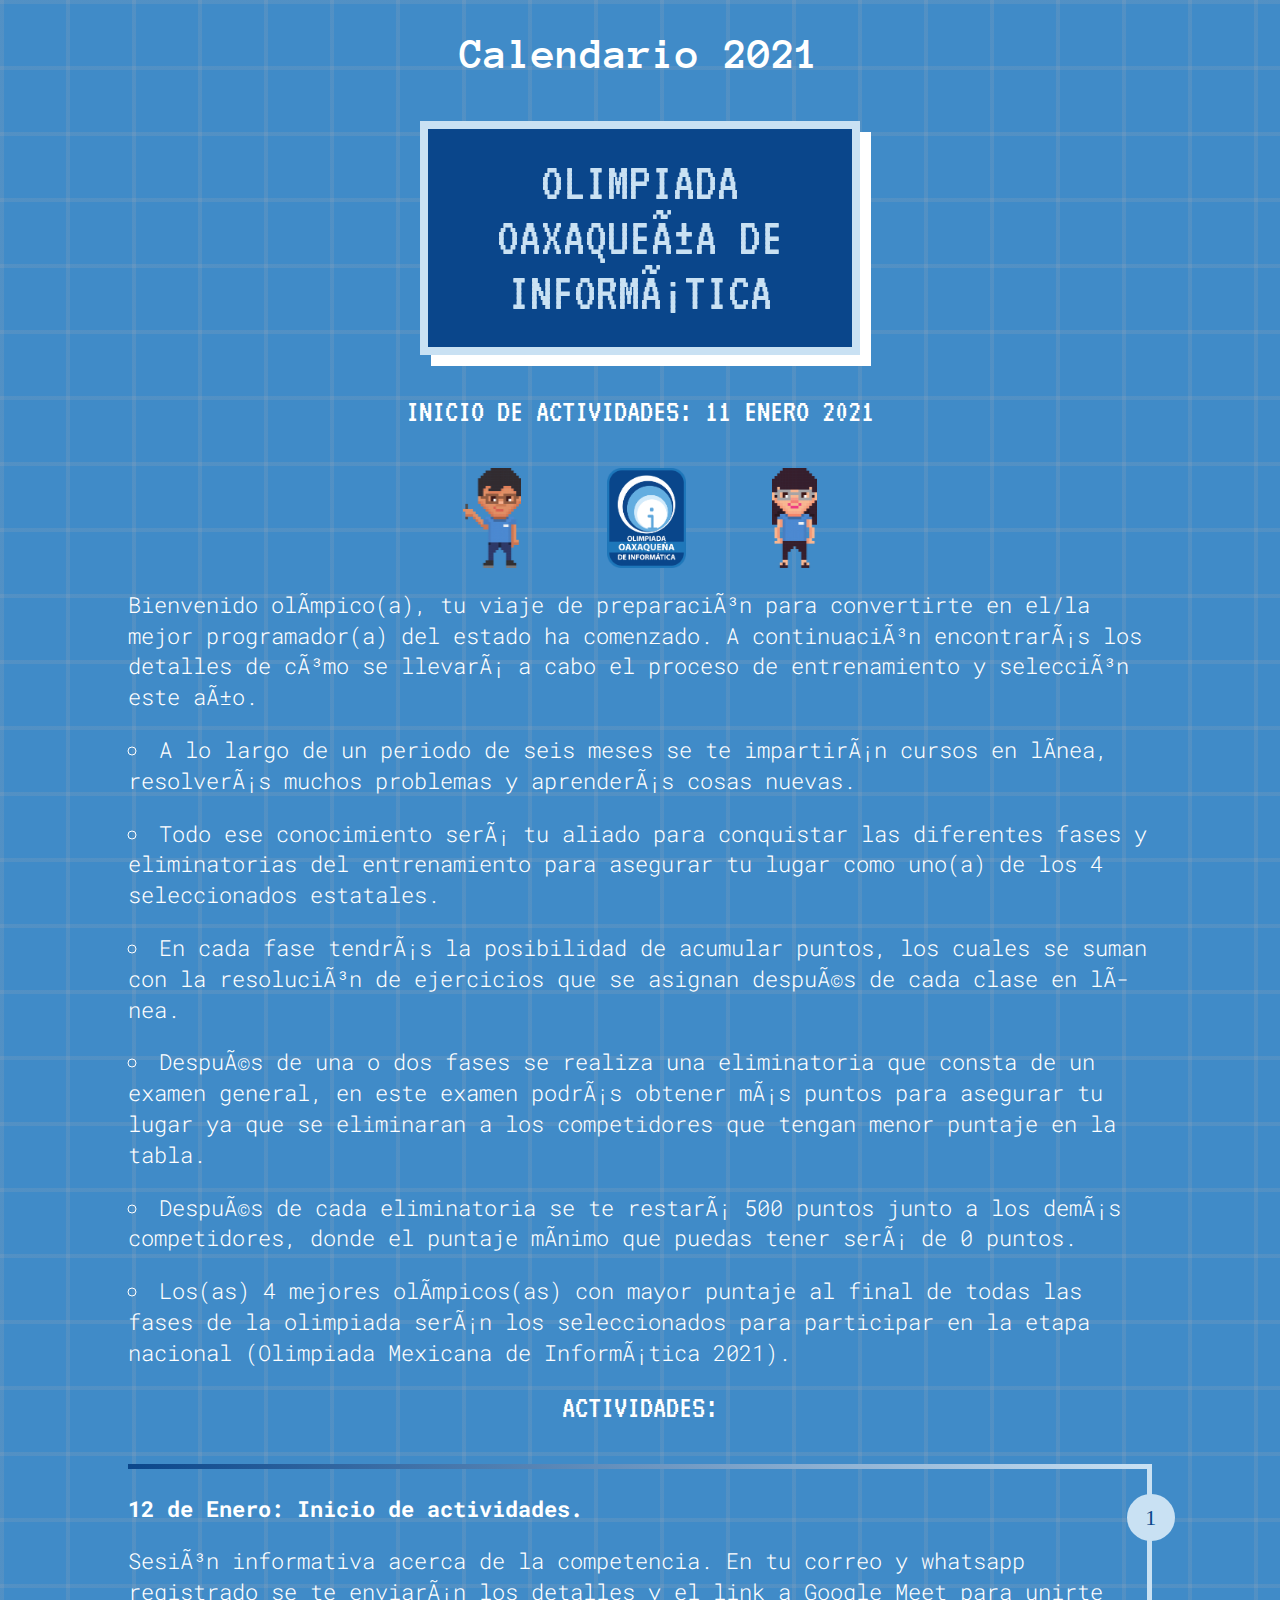
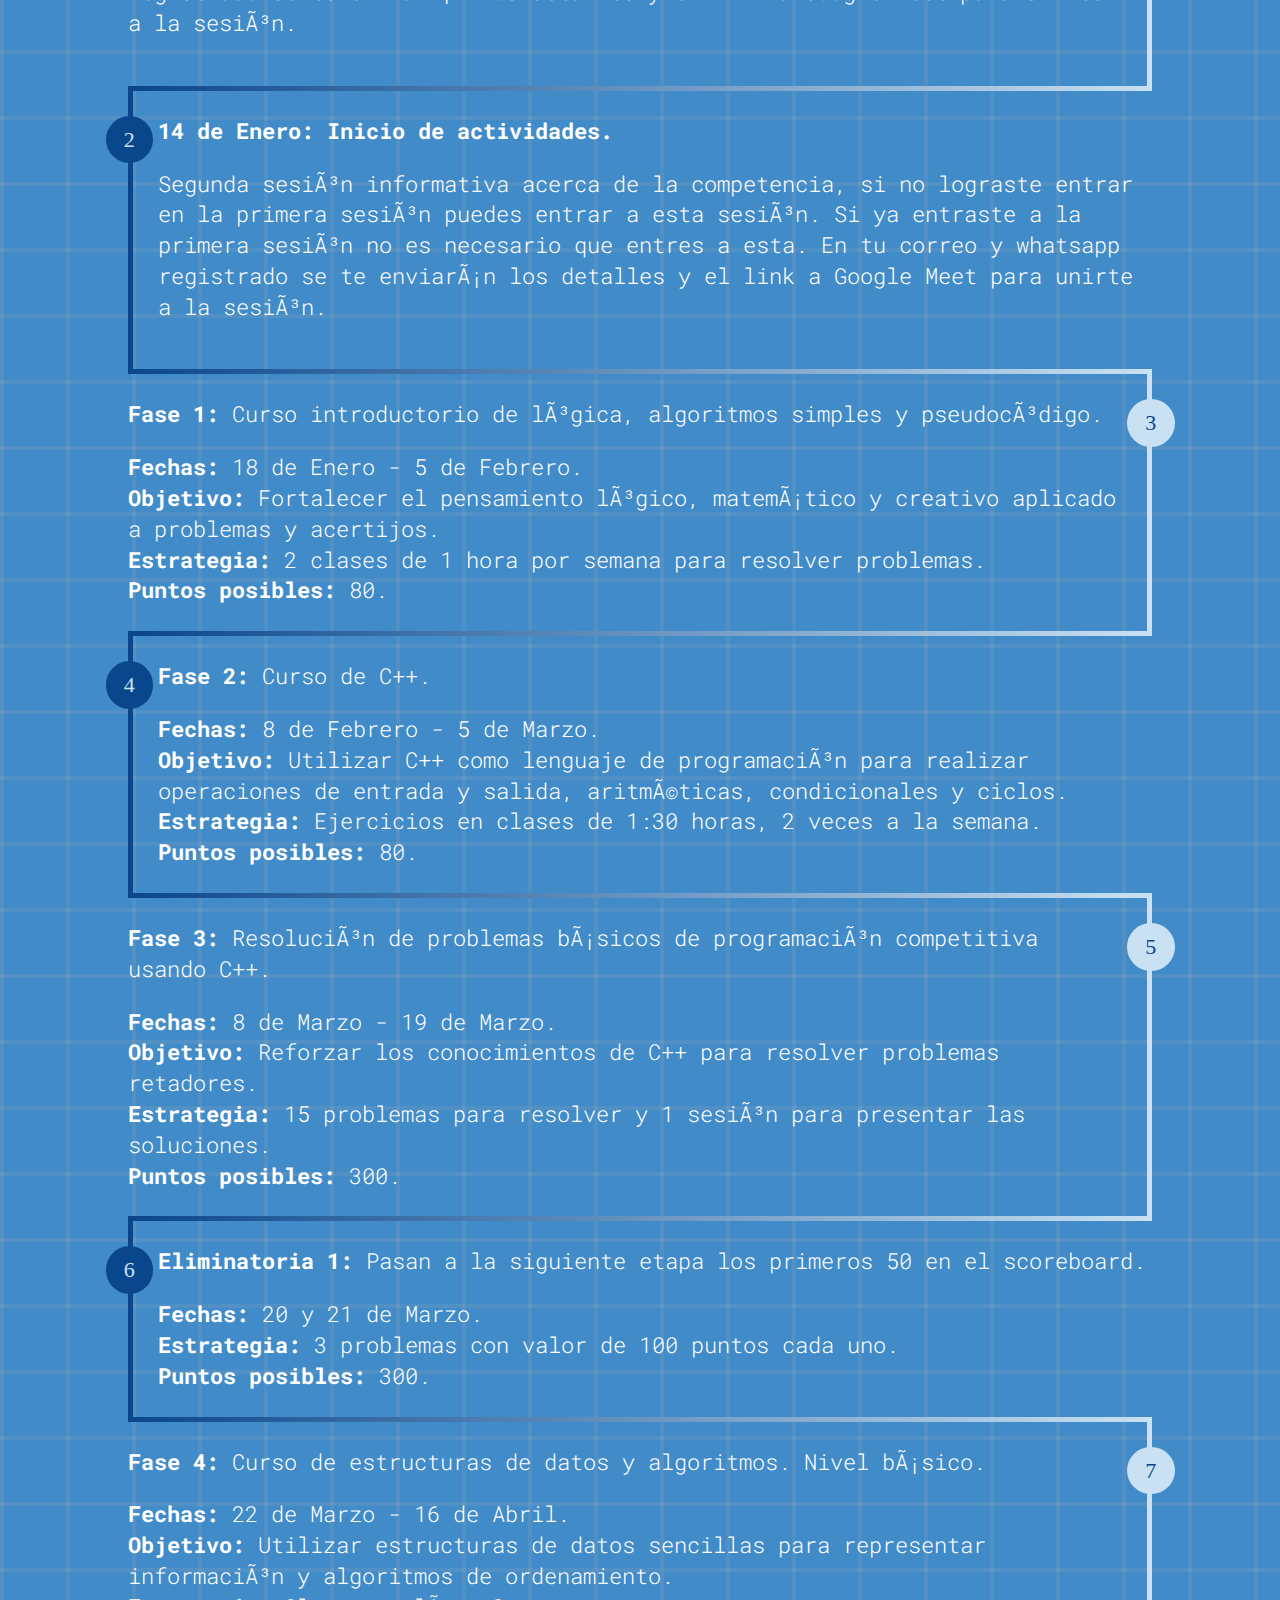
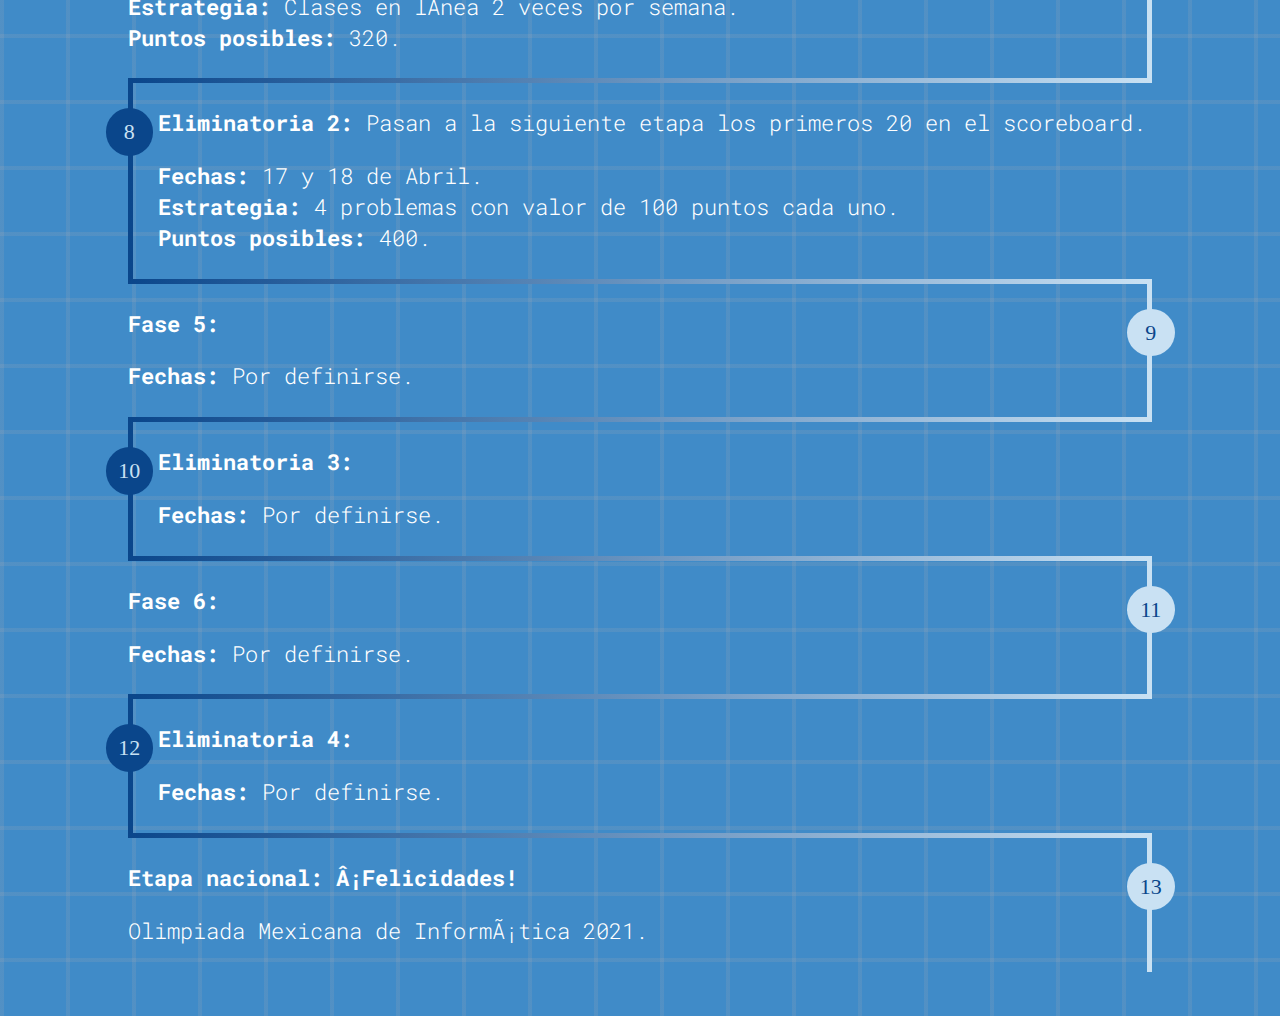
==== roadmap2021.html @ 05d04b96 "Add roadmap 2021 section" ====
<!DOCTYPE html>
<html lang="en">
<head>
  <!-- Global site tag (gtag.js) - Google Analytics -->
  <script async src="https://www.googletagmanager.com/gtag/js?id=G-XLP93QLXN9"></script>
  <script>
    window.dataLayer = window.dataLayer || [];
    function gtag(){dataLayer.push(arguments);}
    gtag('js', new Date());

    gtag('config', 'G-XLP93QLXN9');
  </script>
  <!-- Facebook Pixel Code -->
  <script>
    !function(f,b,e,v,n,t,s)
    {if(f.fbq)return;n=f.fbq=function(){n.callMethod?
    n.callMethod.apply(n,arguments):n.queue.push(arguments)};
    if(!f._fbq)f._fbq=n;n.push=n;n.loaded=!0;n.version='2.0';
    n.queue=[];t=b.createElement(e);t.async=!0;
    t.src=v;s=b.getElementsByTagName(e)[0];
    s.parentNode.insertBefore(t,s)}(window, document,'script',
    'https://connect.facebook.net/en_US/fbevents.js');
    fbq('init', '722846628193687');
    fbq('track', 'RoadMap2021');
    </script>
    <noscript><img height="1" width="1" style="display:none"
    src="https://www.facebook.com/tr?id=576159726461303&ev=PageView&noscript=1"
    /></noscript>
  <!-- End Facebook Pixel Code -->
  <!-- Google Tag Manager -->
  <script>(function(w,d,s,l,i){w[l]=w[l]||[];w[l].push({'gtm.start':
  new Date().getTime(),event:'gtm.js'});var f=d.getElementsByTagName(s)[0],
  j=d.createElement(s),dl=l!='dataLayer'?'&l='+l:'';j.async=true;j.src=
  'https://www.googletagmanager.com/gtm.js?id='+i+dl;f.parentNode.insertBefore(j,f);
  })(window,document,'script','dataLayer','GTM-T55QVLZ');</script>
  <!-- End Google Tag Manager -->
  <meta charset="UTF-8">
  <meta name="viewport" content="width=device-width, initial-scale=1.0">
  <meta name="robots" content="index, follow" />
  <meta name="keywords" content="olimpiada, oaxaqueña, informática, oaxaca, programador, programadora, código, programación, competencia, estatal, nacional, examen, cursos, aprender" />
  <meta name="author" content="Jose Garfias @garfiaslopez" />
  <meta name="copyright" content="Olimpiada Oaxaqueña de Informática" />
  <meta name="msapplication-TileColor" content="#408BC8">
  <meta name="msapplication-TileImage" content="./assets/images/icons/ms-icon-144x144.png">
  <meta name="theme-color" content="#0A468B">

  <meta property="og:title" content="Olimpiada Oaxaqueña de Informática" />
  <meta property="og:locale" content="es_ES" />
	<meta property="og:type" content="website" />
	<meta property="og:description" content="Calendario de actividades para el año 2021." />
	<meta property="og:url" content="https://www.omi-oaxaca.org" />
	<meta property="og:site_name" content="Olimpiada Oaxaqueña de Informática" />
	<meta property="og:image" content="https://www.omi-oaxaca.org/assets/images/logo-ooi-oaxaca.png" />
	<meta property="og:image:width" content="817" />
	<meta property="og:image:height" content="1025" />

  <meta name="twitter:card" content="summary_large_image">
  <meta name="twitter:site" content="https://www.omi-oaxaca.org">
  <meta name="twitter:creator" content="@ooioaxaca">
  <meta name="twitter:title" content="Olimpiada Oaxaqueña de Informática">
  <meta name="twitter:description" content="Calendario de actividades para el año 2021.">
  <meta name="twitter:image" content="https://www.omi-oaxaca.org/assets/images/logo-ooi-oaxaca.png">
  
  <title>Calendario 2021 | Olimpiada Oaxaqueña de informática</title>

  <link rel="stylesheet" href="https://fonts.googleapis.com/css2?family=Anonymous+Pro:wght@400;700&family=Roboto+Mono:wght@300;400;700&family=VT323&display=swap">
  <link rel="stylesheet" href="/assets/css/reset.css">
  <link rel="stylesheet" href="/assets/css/index.css">
  <link rel="stylesheet" href="/assets/css/roadmap.css">
  <link rel="apple-touch-icon" sizes="57x57" href="/assets/images/icons/apple-icon-57x57.png">
  <link rel="apple-touch-icon" sizes="60x60" href="/assets/images/icons/apple-icon-60x60.png">
  <link rel="apple-touch-icon" sizes="72x72" href="/assets/images/icons/apple-icon-72x72.png">
  <link rel="apple-touch-icon" sizes="76x76" href="/assets/images/icons/apple-icon-76x76.png">
  <link rel="apple-touch-icon" sizes="114x114" href="/assets/images/icons/apple-icon-114x114.png">
  <link rel="apple-touch-icon" sizes="120x120" href="/assets/images/icons/apple-icon-120x120.png">
  <link rel="apple-touch-icon" sizes="144x144" href="/assets/images/icons/apple-icon-144x144.png">
  <link rel="apple-touch-icon" sizes="152x152" href="/assets/images/icons/apple-icon-152x152.png">
  <link rel="apple-touch-icon" sizes="180x180" href="/assets/images/icons/apple-icon-180x180.png">
  <link rel="icon" type="image/png" sizes="192x192"  href="/assets/images/icons/android-icon-192x192.png">
  <link rel="icon" type="image/png" sizes="32x32" href="/assets/images/icons/favicon-32x32.png">
  <link rel="icon" type="image/png" sizes="96x96" href="/assets/images/icons/favicon-96x96.png">
  <link rel="icon" type="image/png" sizes="16x16" href="/assets/images/icons/favicon-16x16.png">
  <link rel="manifest" href="/assets/images/icons/manifest.json">

</head>
<body>
  <!-- Google Tag Manager (noscript) -->
  <noscript><iframe src="https://www.googletagmanager.com/ns.html?id=GTM-T55QVLZ"
  height="0" width="0" style="display:none;visibility:hidden"></iframe></noscript>
  <!-- End Google Tag Manager (noscript) -->
  <h2 class="header-label-section">Calendario 2021</h2>
  <div class="title-box">
    <h1 class="title-label">Olimpiada Oaxaqueña de Informática</h1>
  </div>
  <em class="sub-title-label">Inicio de actividades: 11 Enero 2021</em>
  <div class="images-container">
    <img class="programmer-image" src="/assets/images/programador-oaxaqueno.png" alt="Niño programador Oaxaqueño" >
    <img class="main-logo-image" src="/assets/images/logo-ooi-oaxaca.png" alt="Olimpiada Oaxaqueña de Informática Logo" >
    <img class="programmer-image" src="/assets/images/programadora-oaxaquena.png" alt="Niña programadora Oaxaqueña" >
  </div>
  <div class="roadmap-container">
    <br>
    <p>Bienvenido olímpico(a), tu viaje de preparación para convertirte en el/la mejor programador(a) del estado ha comenzado. A continuación encontrarás los detalles de cómo se llevará a cabo el proceso de entrenamiento y selección este año.</p>
    
    <ul>
      <li>A lo largo de un periodo de seis meses se te impartirán cursos en línea, resolverás muchos problemas y aprenderás cosas nuevas.</li>
      <li>Todo ese conocimiento será tu aliado para conquistar las diferentes fases y eliminatorias del entrenamiento para asegurar tu lugar como uno(a) de los 4 seleccionados estatales.</li>
      <li>En cada fase tendrás la posibilidad de acumular puntos, los cuales se suman con la resolución de ejercicios que se asignan después de cada clase en línea.</li>
      <li>Después de una o dos fases se realiza una eliminatoria que consta de un examen general, en este examen podrás obtener más puntos para asegurar tu lugar ya que se eliminaran a los competidores que tengan menor puntaje en la tabla.</li>
      <li>Después de cada eliminatoria se te restará 500 puntos junto a los demás competidores, donde el puntaje mínimo que puedas tener será de 0 puntos.</li>
      <li>Los(as) 4 mejores olímpicos(as) con mayor puntaje al final de todas las fases de la olimpiada serán los seleccionados para participar en la etapa nacional (Olimpiada Mexicana de Informática 2021).</li>
    </ul>

    <em class="sub-title-label">Actividades:</em>

    <div class="event"> 
      <p><b>12 de Enero: Inicio de actividades.</b></p>
      <p>Sesión informativa acerca de la competencia. En tu correo y whatsapp registrado se te enviarán los detalles y el link a Google Meet para unirte a la sesión.</p>
    </div>

    <div class="event"> 
      <p><b>14 de Enero: Inicio de actividades.</b></p>
      <p>Segunda sesión informativa acerca de la competencia, si no lograste entrar en la primera sesión puedes entrar a esta sesión. Si ya entraste a la primera sesión no es necesario que entres a esta. En tu correo y whatsapp registrado se te enviarán los detalles y el link a Google Meet para unirte a la sesión.</p>
    </div>

		<div class="event">
      <p> <b>Fase 1:</b> Curso introductorio de lógica, algoritmos simples y pseudocódigo.</p>
      <p class="event-text"> <b>Fechas:</b> 18 de Enero - 5 de Febrero.</p>
      <p class="event-text"> <b>Objetivo:</b> Fortalecer el pensamiento lógico, matemático y creativo aplicado a problemas y acertijos.</p>
      <p class="event-text"> <b>Estrategia:</b> 2 clases de 1 hora por semana para resolver problemas.</p>
      <p class="event-text"> <b>Puntos posibles:</b> 80.</p>
    </div>

    <div class="event">
      <p> <b>Fase 2:</b> Curso de C++.</p>
      <p class="event-text"> <b>Fechas:</b> 8 de Febrero - 5 de Marzo.</p>
      <p class="event-text"> <b>Objetivo:</b> Utilizar C++ como lenguaje de programación para realizar operaciones de entrada y salida, aritméticas, condicionales y ciclos.</p>
      <p class="event-text"> <b>Estrategia:</b> Ejercicios en clases de 1:30 horas, 2 veces a la semana.</p>
      <p class="event-text"> <b>Puntos posibles:</b> 80.</p>
    </div>

    <div class="event">
      <p> <b>Fase 3:</b> Resolución de problemas básicos de programación competitiva usando C++.</p>
      <p class="event-text"> <b>Fechas:</b> 8 de Marzo - 19 de Marzo.</p>
      <p class="event-text"> <b>Objetivo:</b> Reforzar los conocimientos de C++ para resolver problemas retadores.</p>
      <p class="event-text"> <b>Estrategia:</b> 15 problemas para resolver y 1 sesión para presentar las soluciones.</p>
      <p class="event-text"> <b>Puntos posibles:</b> 300.</p>
    </div>

    <div class="event">
      <p> <b>Eliminatoria 1:</b> Pasan a la siguiente etapa los primeros 50 en el scoreboard.</p>
      <p class="event-text"> <b>Fechas:</b> 20 y 21 de Marzo.</p>
      <p class="event-text"> <b>Estrategia:</b> 3 problemas con valor de 100 puntos cada uno.</p>
      <p class="event-text"> <b>Puntos posibles:</b> 300.</p>
    </div>

    <div class="event">
      <p> <b>Fase 4:</b> Curso de estructuras de datos y algoritmos. Nivel básico.</p>
      <p class="event-text"> <b>Fechas:</b> 22 de Marzo - 16 de Abril.</p>
      <p class="event-text"> <b>Objetivo:</b> Utilizar estructuras de datos sencillas para representar información y algoritmos de ordenamiento.</p>
      <p class="event-text"> <b>Estrategia:</b> Clases en línea 2 veces por semana.</p>
      <p class="event-text"> <b>Puntos posibles:</b> 320.</p>
    </div>

    <div class="event">
      <p> <b>Eliminatoria 2:</b> Pasan a la siguiente etapa los primeros 20 en el scoreboard.</p>
      <p class="event-text"> <b>Fechas:</b> 17 y 18 de Abril.</p>
      <p class="event-text"> <b>Estrategia:</b> 4 problemas con valor de 100 puntos cada uno.</p>
      <p class="event-text"> <b>Puntos posibles:</b> 400.</p>
    </div>

    <div class="event">
      <p> <b>Fase 5:</b></p>
      <p class="event-text"> <b>Fechas:</b> Por definirse.</p>
    </div>

    <div class="event">
      <p> <b>Eliminatoria 3:</b></p>
      <p class="event-text"> <b>Fechas:</b> Por definirse.</p>
    </div>

    <div class="event">
      <p> <b>Fase 6:</b></p>
      <p class="event-text"> <b>Fechas:</b> Por definirse.</p>
    </div>

    <div class="event">
      <p> <b>Eliminatoria 4:</b></p>
      <p class="event-text"> <b>Fechas:</b> Por definirse.</p>
    </div>

    <div class="event">
      <p> <b>Etapa nacional: ¡Felicidades!</b></p>
      <p class="event-text"> Olimpiada Mexicana de Informática 2021.</p>
    </div>

  </div>
</body>
</html>
---- assets/css/index.css ----
:root {
  --primary-color: #408BC8;
  --dark-color: #0A468B;
  --light-color: #C9E1F3;
  --grid-line-color: rgb(187, 178, 178, 0.15);
}

body {
  display: flex;
  flex-direction: column;
  align-items: center;
  background: var(--primary-color);
  background-image: 
    linear-gradient(var(--grid-line-color) 0.20rem, transparent 0),
    linear-gradient(90deg, var(--grid-line-color) 0.20rem, transparent 0);
  background-size: 3rem 3rem;
  padding: 1.5rem 1.5rem 2rem 1.5rem;
}

@media screen and (min-width:768px) {
  html {
    font-size: 18px;
  }
}

@media screen and (min-width:1024px) {
  html {
    font-size: 22px;
  }
  .text-column {
    width: 45%;
    padding-left: 1rem;
    padding-right: 1rem;
  }
}

p, li {
  color: white;
  font-family: Roboto Mono;
  font-weight: 300;
  font-size: 1rem;
  line-height: 1.4;
  margin: 0 auto 1rem;
}

ul {
  font-family: Roboto Mono;
  list-style-type: circle;
  list-style-position: inside;
  font-weight: 700;
}

ol {
  font-family: Roboto Mono;
  list-style-type: decimal;
  list-style-position: inside;
  font-weight: 700;
}

b {
  font-weight: 700;
}

.header-label {
  font-family: 'Anonymous Pro';
  font-weight: 700;
  margin-bottom: 2rem;
  text-align: center;
  color: white;
  font-size: 1.2rem;
  max-width: 20rem;
}

.header-label-section {
  font-family: 'Anonymous Pro';
  font-weight: 700;
  margin-bottom: 2rem;
  text-align: center;
  color: white;
  font-size: 2rem;
  max-width: 20rem;
}

.title-box {
  width: 100%;
  margin: 0 auto 40px auto;
  border: 0.40rem solid var(--light-color);
  max-width: 20rem;
  background-color: var(--dark-color);
  box-shadow: 0.5rem 0.5rem 0 white;
  padding: 1.2rem 0.5rem;
  box-sizing: border-box;
}

.title-label {
  font-family: 'VT323';
  text-align: center;
  text-transform: uppercase;
  color: var(--light-color);
  font-size: 2.5rem;
}

.sub-title-label {
  display: block;
  max-width: 25rem;
  font-size: 1.5rem;
  font-family: 'VT323';
  text-align: center;
  text-transform: uppercase;
  color: white;
  margin-bottom: 40px;
}

.register-button {
  text-align: center;
  border: 0.40rem solid var(--dark-color);
  color: var(--dark-color);
  background-color: white;
  padding: 1rem 1.5rem;
  font-family: 'VT323';
  font-size: 1.5rem;
  box-sizing: border-box;

  width: 100%;
  position: sticky;
  top: 90vh;
  bottom: 2rem;
  right: 0;
  left: 0;
}

.register-teacher-button {
  text-align: center;
  display: block;
  margin: 20px auto 10rem auto;
  border: 0.40rem solid white;
  color: var(--light-color);
  background-color: var(--dark-color);
  padding: 1rem 1rem;
  font-family: 'VT323';
  width: 100%;
  box-sizing: border-box;
  font-size: 1.2rem;
}

.sub-header-label {
  font-family: 'Anonymous Pro';
  font-weight: 700;
  margin-top: 2rem;
  margin-bottom: 1.5rem;
  text-align: left;
  color: white;
  font-size: 1.2rem;
}

.images-container {
  width: 100%;
  max-width: 20rem;
  display: flex;
  justify-content: space-around;
  align-items: center;
}

.programmer-image {
  height: 100px;
}

.main-logo-image {
  height: 100px;
}

.text-container {
  display: flex;
  justify-content: center;
  flex-wrap: wrap;
  width: 100%;
}

.text-column {
  min-width: 18rem;
}

.courses {
  text-align: center;
  margin: 20px auto 20px auto;
  border: 0.40rem solid var(--dark-color);
  color: var(--dark-color);
  background-color: white;
  padding: 1rem 1.5rem;
  font-family: 'Anonymous Pro';
  width: 100%;
  box-sizing: border-box;
  max-width: 20rem;
}
---- assets/css/roadmap.css ----
.roadmap-container {
  max-width: 1024px;
  display: flex;
  justify-content: center;
  flex-wrap: wrap;
  width: 100%;
}

.event-text {
  margin-bottom: 0px;
}

.event {
  font-size: 1em;
  line-height: 1.75em;
  border-top: 5px solid;
  border-image: linear-gradient(to right, #0A468B 0%, #C9E1F3 100%);
  border-image-slice: 1;
  margin: 0;
  padding: 25px;
  counter-increment: section;
  position: relative;
  width: 100%;
}
.event:before {
    content: counter(section);
    position: absolute;
    border-radius: 50%;
    padding: 10px;
    height: 1.25em;
    width: 1.25em;
    text-align: center;
    line-height: 1.25em;
    font-size: 1em;
}

.event:nth-child(odd) {
  border-right: 5px solid;
  border-left: 0;
  padding-left: 0;
}
.event:nth-child(odd):before {
    left: 100%; 
    margin-left: -20px;
    background-color: var(--light-color);
    color: var(--dark-color);
}

.event:nth-child(even) {
  border-left: 5px solid;
  border-right: 0;
  padding-right: 0;
}
.event:nth-child(even):before {
    right: 100%; 
    margin-right: -20px;
    background-color: var(--dark-color);
    color: var(--light-color);
}

.event:first-child {
  border-top: 0;
  border-top-right-radius:0;
  border-top-left-radius:0;
}
.event:last-child {
  border-bottom-right-radius:0;
  border-bottom-left-radius:0;
}
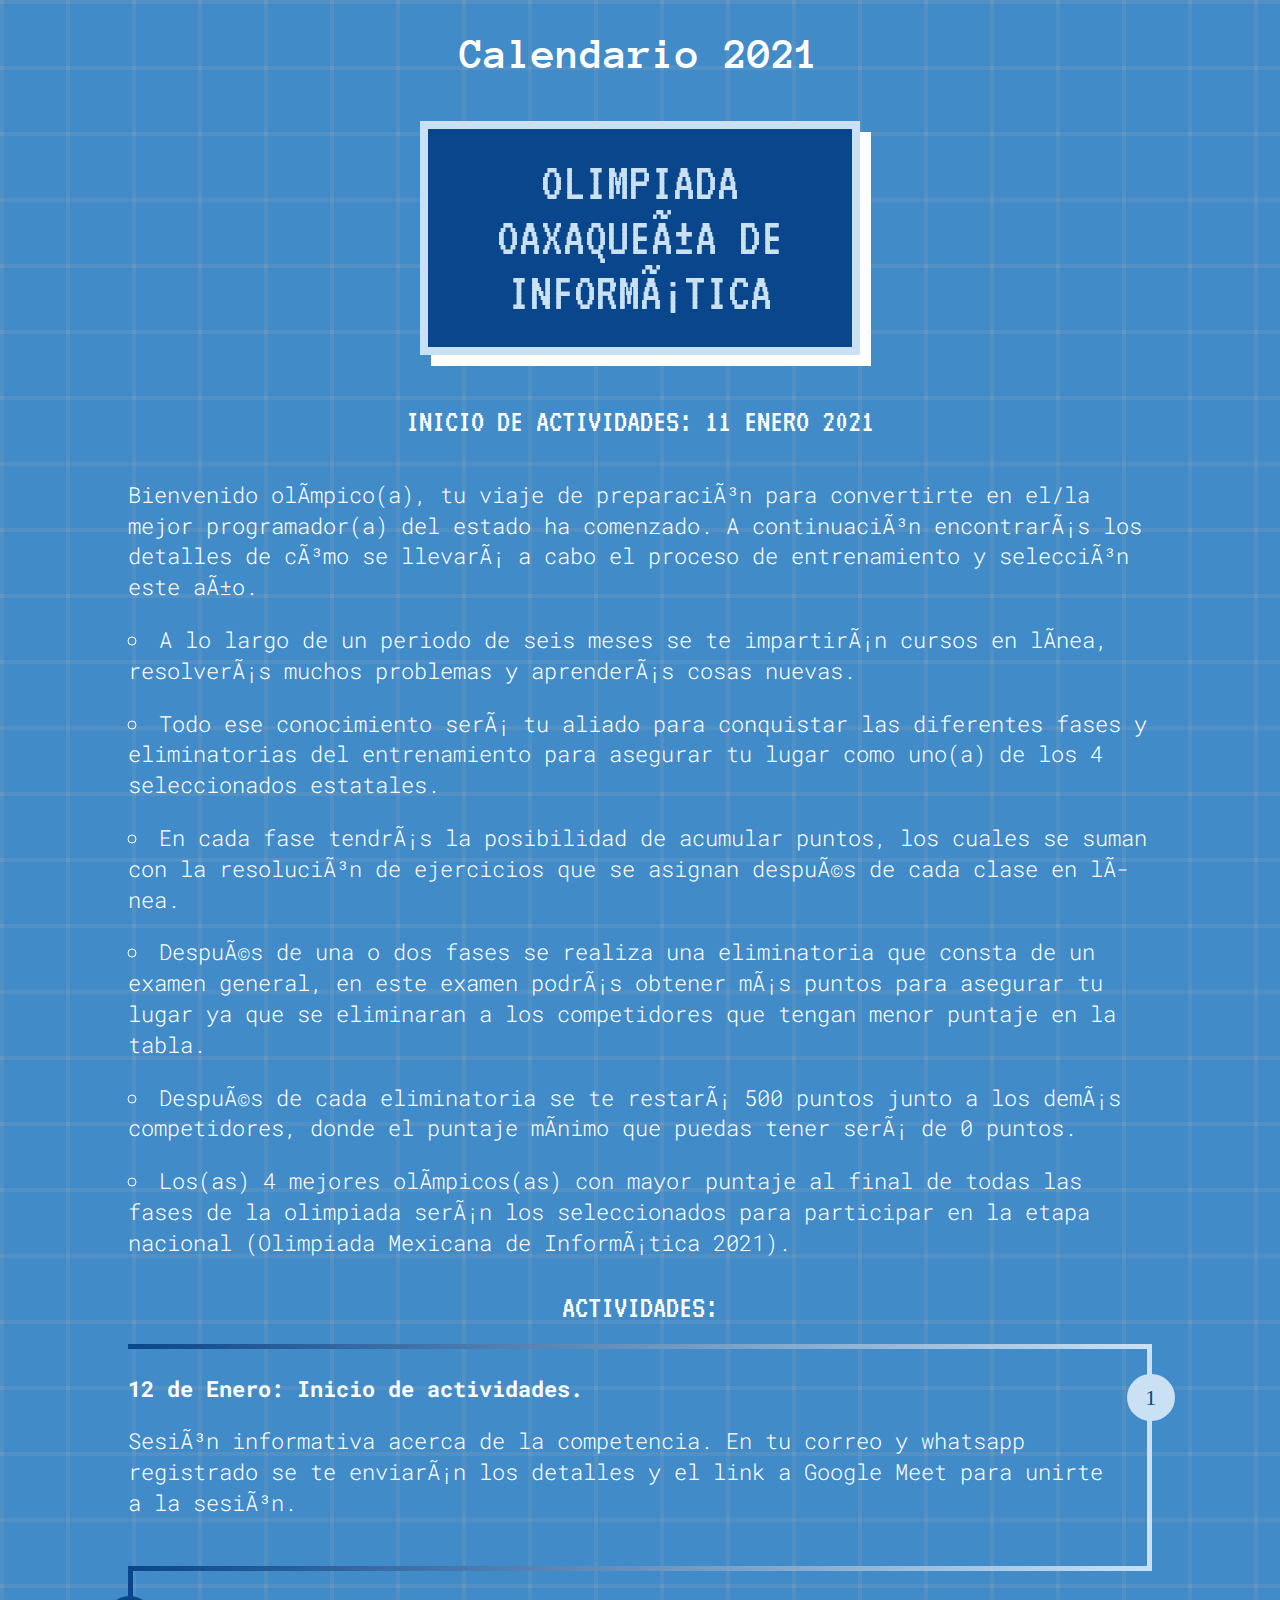
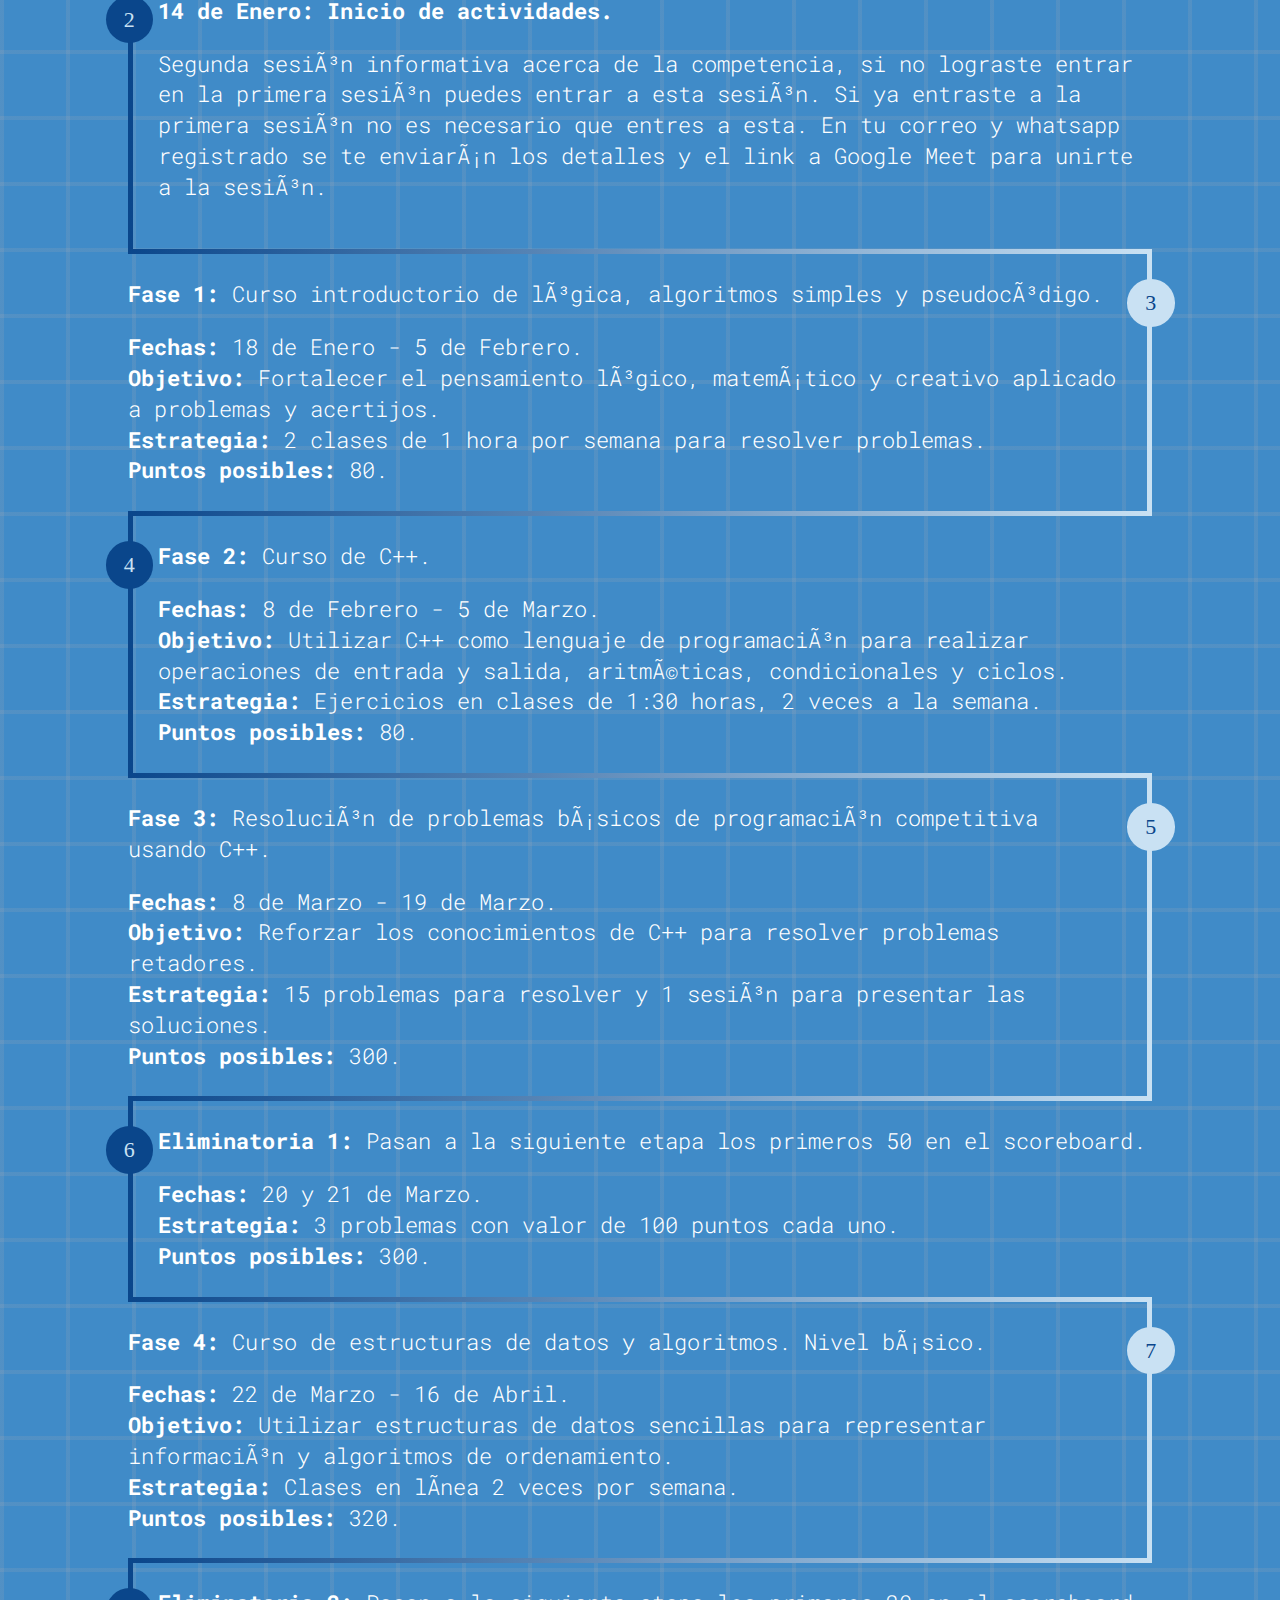
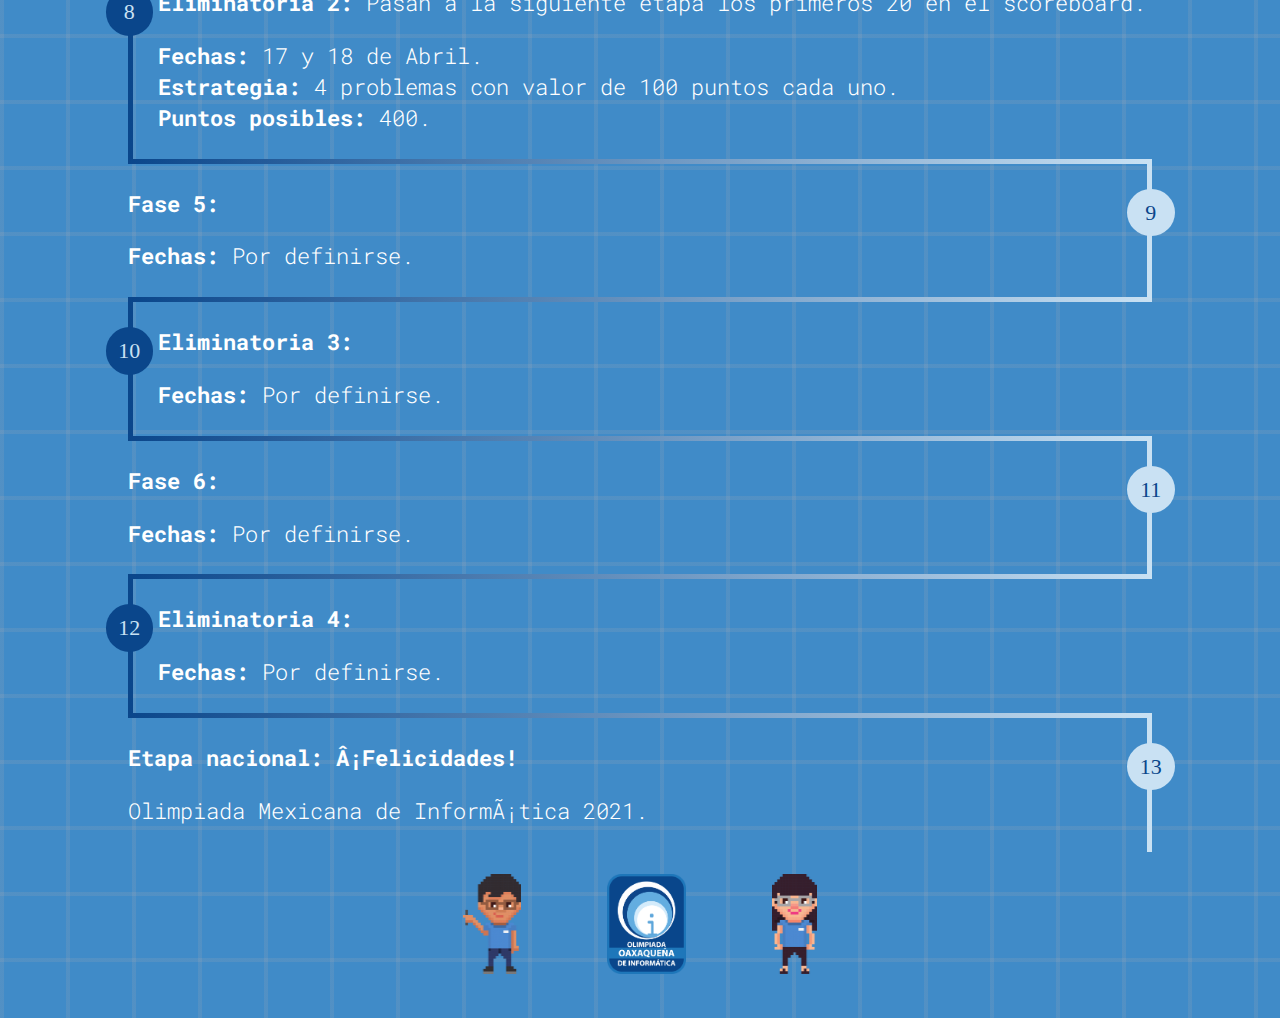
==== commit c0fce2d9: "change images position" ====
--- a/roadmap2021.html
+++ b/roadmap2021.html
@@ -93,11 +93,6 @@
     <h1 class="title-label">Olimpiada Oaxaqueña de Informática</h1>
   </div>
   <em class="sub-title-label">Inicio de actividades: 11 Enero 2021</em>
-  <div class="images-container">
-    <img class="programmer-image" src="/assets/images/programador-oaxaqueno.png" alt="Niño programador Oaxaqueño" >
-    <img class="main-logo-image" src="/assets/images/logo-ooi-oaxaca.png" alt="Olimpiada Oaxaqueña de Informática Logo" >
-    <img class="programmer-image" src="/assets/images/programadora-oaxaquena.png" alt="Niña programadora Oaxaqueña" >
-  </div>
   <div class="roadmap-container">
     <br>
     <p>Bienvenido olímpico(a), tu viaje de preparación para convertirte en el/la mejor programador(a) del estado ha comenzado. A continuación encontrarás los detalles de cómo se llevará a cabo el proceso de entrenamiento y selección este año.</p>
@@ -193,7 +188,12 @@
       <p> <b>Etapa nacional: ¡Felicidades!</b></p>
       <p class="event-text"> Olimpiada Mexicana de Informática 2021.</p>
     </div>
-
+  </div>
+  <br>
+  <div class="images-container">
+    <img class="programmer-image" src="/assets/images/programador-oaxaqueno.png" alt="Niño programador Oaxaqueño" >
+    <img class="main-logo-image" src="/assets/images/logo-ooi-oaxaca.png" alt="Olimpiada Oaxaqueña de Informática Logo" >
+    <img class="programmer-image" src="/assets/images/programadora-oaxaquena.png" alt="Niña programadora Oaxaqueña" >
   </div>
 </body>
 </html>--- a/assets/css/roadmap.css
+++ b/assets/css/roadmap.css
@@ -22,6 +22,11 @@
   position: relative;
   width: 100%;
 }
+
+.sub-title-label {
+  margin: 10px auto 20px auto;
+}
+
 .event:before {
     content: counter(section);
     position: absolute;
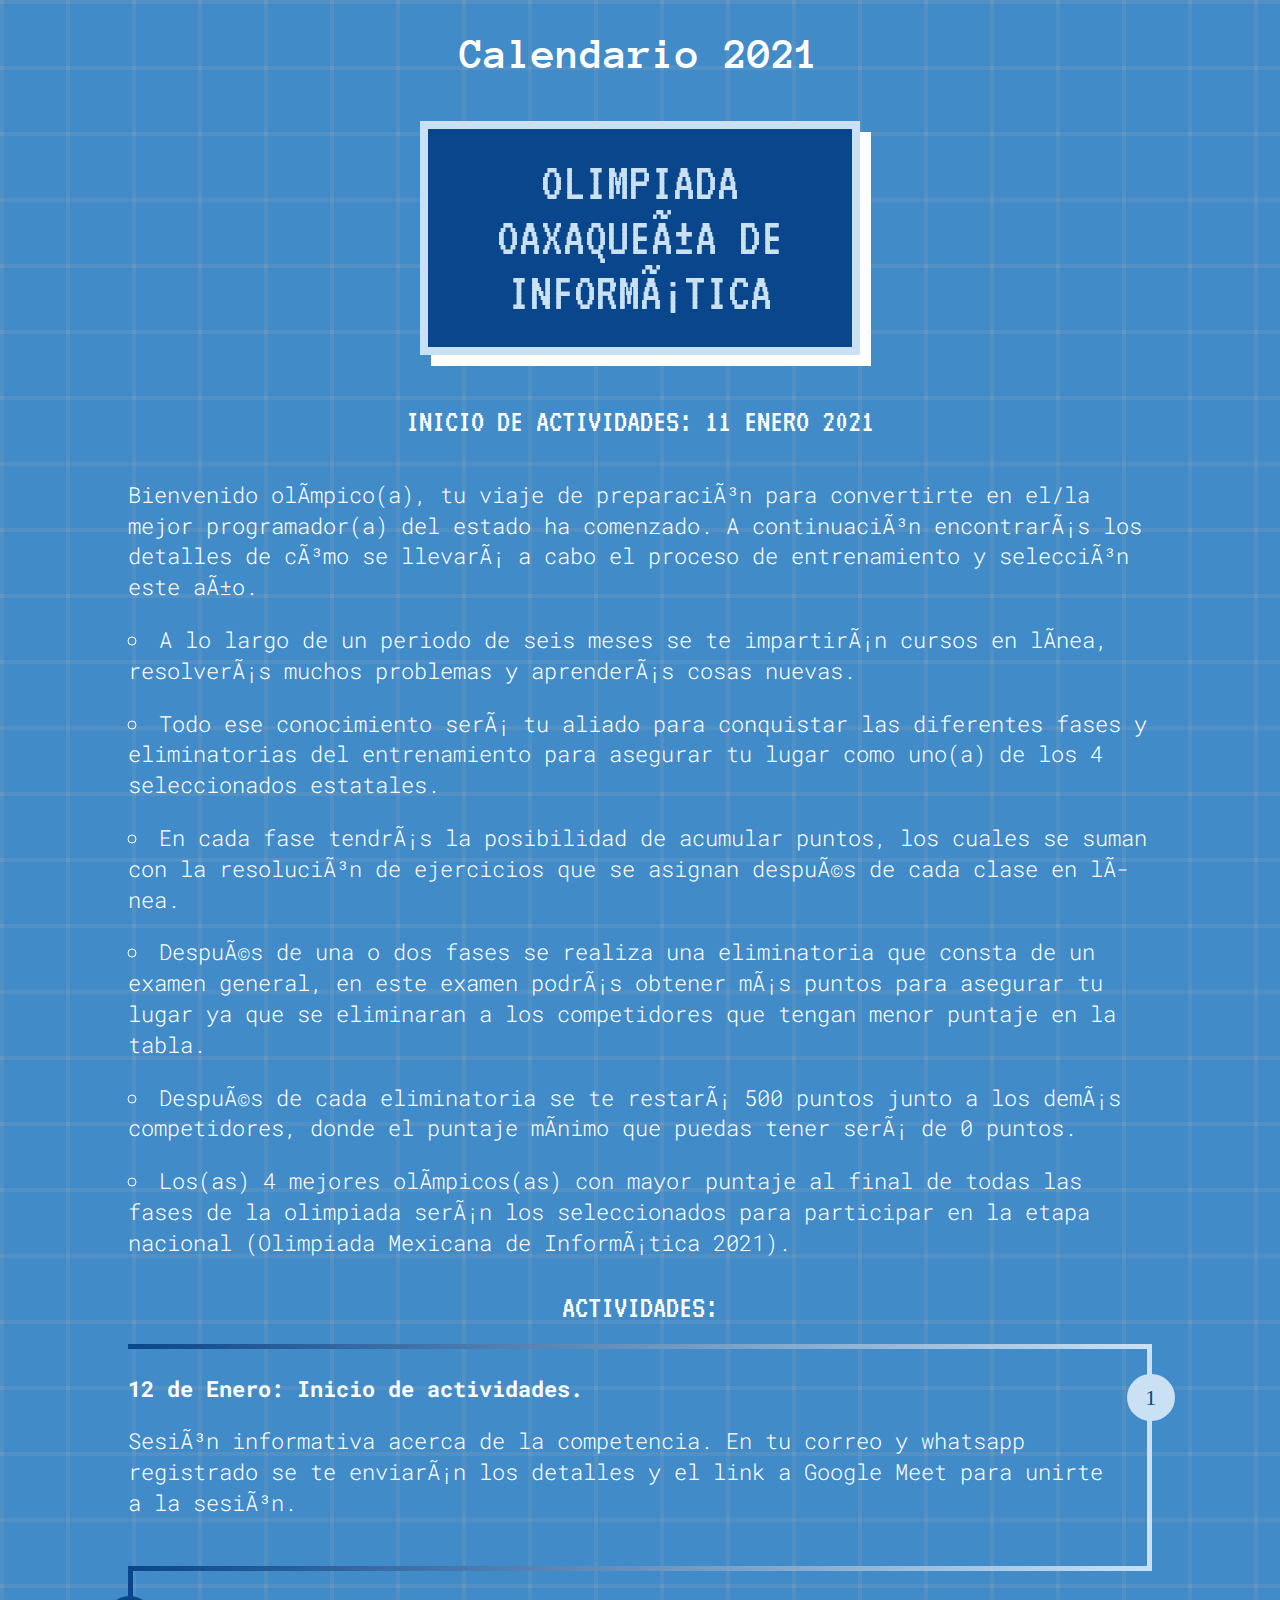
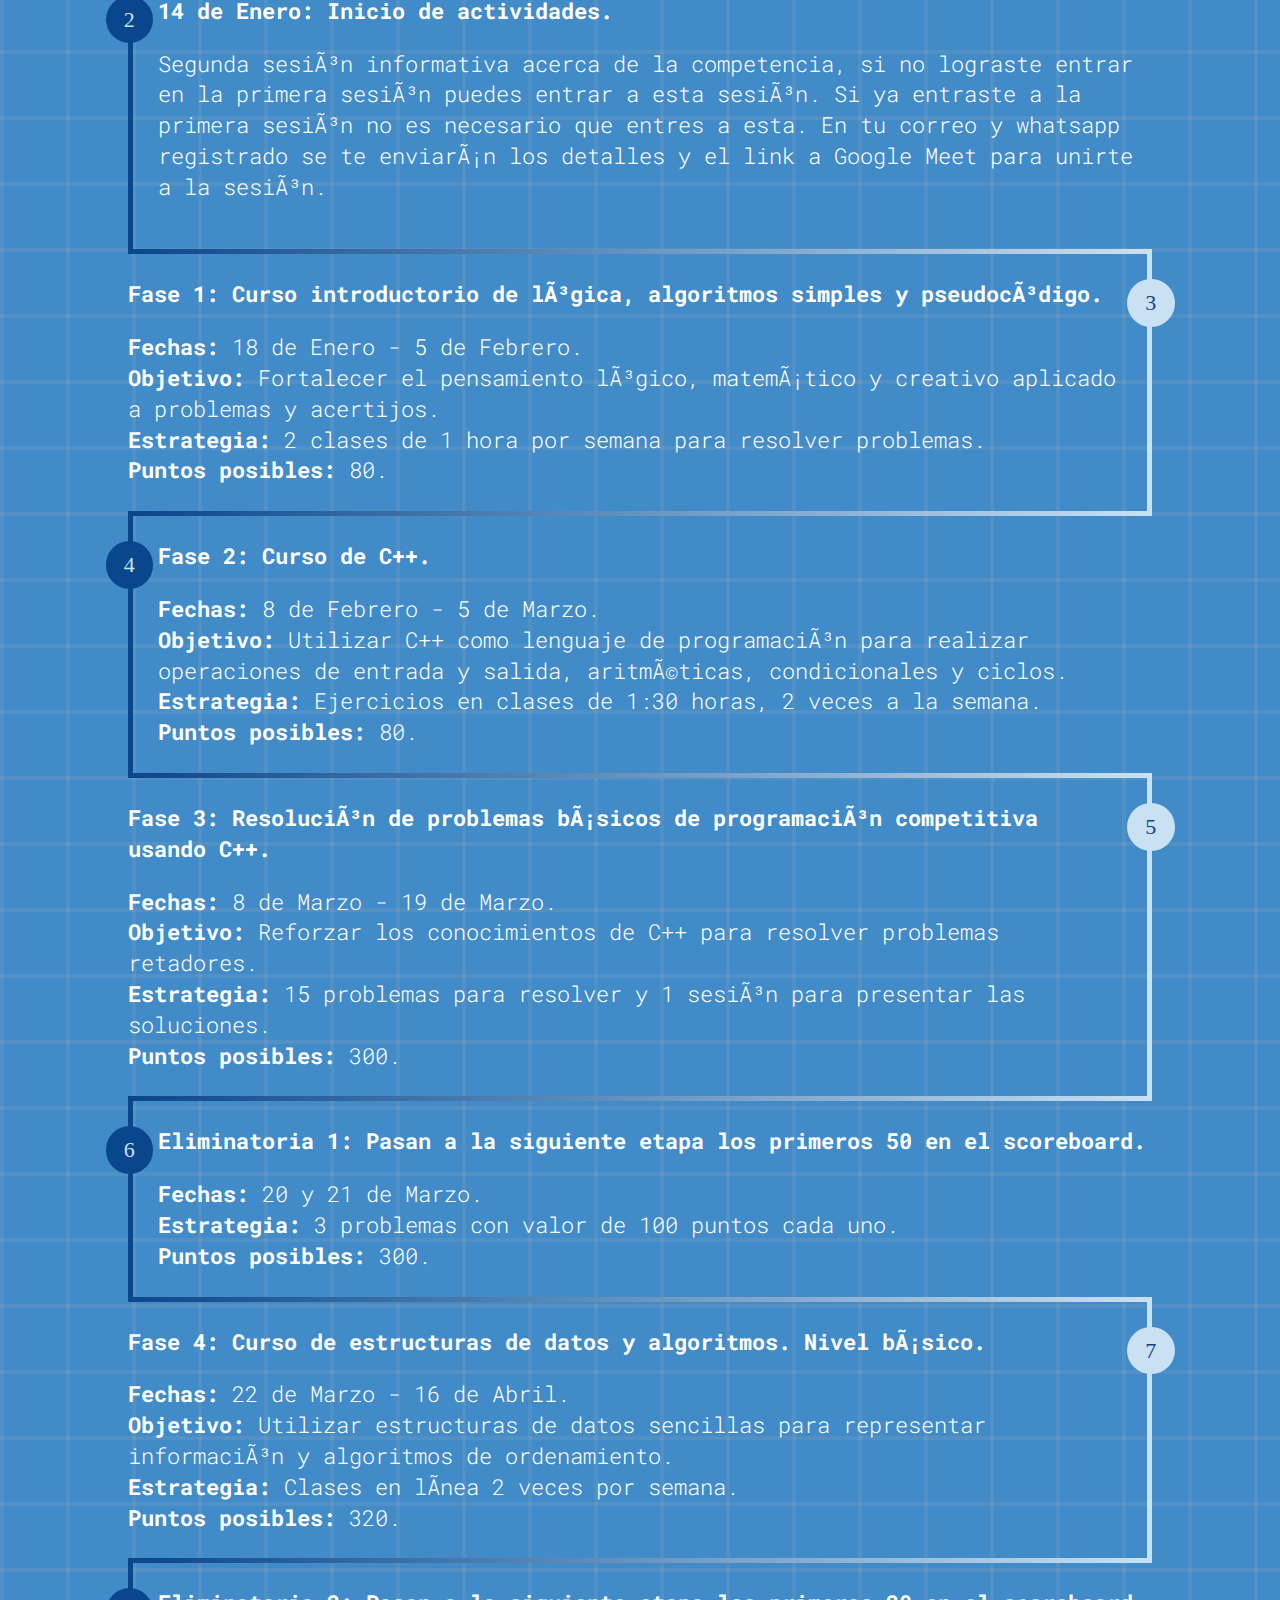
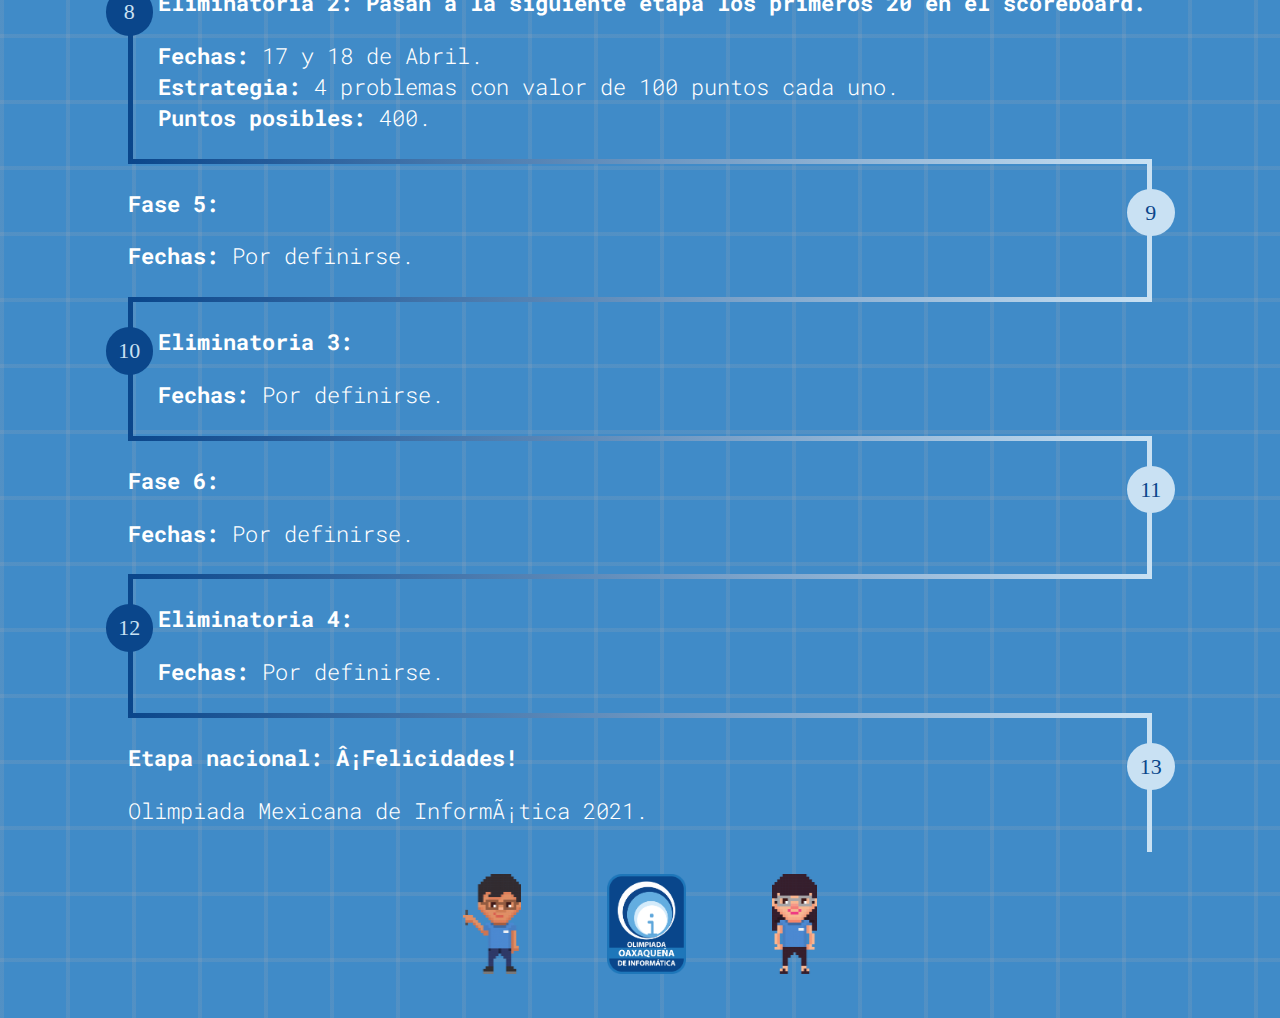
==== commit 6667822b: "font bold titles" ====
--- a/roadmap2021.html
+++ b/roadmap2021.html
@@ -119,7 +119,7 @@
     </div>
 
 		<div class="event">
-      <p> <b>Fase 1:</b> Curso introductorio de lógica, algoritmos simples y pseudocódigo.</p>
+      <p> <b>Fase 1: Curso introductorio de lógica, algoritmos simples y pseudocódigo.</b></p>
       <p class="event-text"> <b>Fechas:</b> 18 de Enero - 5 de Febrero.</p>
       <p class="event-text"> <b>Objetivo:</b> Fortalecer el pensamiento lógico, matemático y creativo aplicado a problemas y acertijos.</p>
       <p class="event-text"> <b>Estrategia:</b> 2 clases de 1 hora por semana para resolver problemas.</p>
@@ -127,7 +127,7 @@
     </div>
 
     <div class="event">
-      <p> <b>Fase 2:</b> Curso de C++.</p>
+      <p> <b>Fase 2: Curso de C++.</b></p>
       <p class="event-text"> <b>Fechas:</b> 8 de Febrero - 5 de Marzo.</p>
       <p class="event-text"> <b>Objetivo:</b> Utilizar C++ como lenguaje de programación para realizar operaciones de entrada y salida, aritméticas, condicionales y ciclos.</p>
       <p class="event-text"> <b>Estrategia:</b> Ejercicios en clases de 1:30 horas, 2 veces a la semana.</p>
@@ -135,7 +135,7 @@
     </div>
 
     <div class="event">
-      <p> <b>Fase 3:</b> Resolución de problemas básicos de programación competitiva usando C++.</p>
+      <p> <b>Fase 3: Resolución de problemas básicos de programación competitiva usando C++.</b></p>
       <p class="event-text"> <b>Fechas:</b> 8 de Marzo - 19 de Marzo.</p>
       <p class="event-text"> <b>Objetivo:</b> Reforzar los conocimientos de C++ para resolver problemas retadores.</p>
       <p class="event-text"> <b>Estrategia:</b> 15 problemas para resolver y 1 sesión para presentar las soluciones.</p>
@@ -143,14 +143,14 @@
     </div>
 
     <div class="event">
-      <p> <b>Eliminatoria 1:</b> Pasan a la siguiente etapa los primeros 50 en el scoreboard.</p>
+      <p> <b>Eliminatoria 1: Pasan a la siguiente etapa los primeros 50 en el scoreboard.</b></p>
       <p class="event-text"> <b>Fechas:</b> 20 y 21 de Marzo.</p>
       <p class="event-text"> <b>Estrategia:</b> 3 problemas con valor de 100 puntos cada uno.</p>
       <p class="event-text"> <b>Puntos posibles:</b> 300.</p>
     </div>
 
     <div class="event">
-      <p> <b>Fase 4:</b> Curso de estructuras de datos y algoritmos. Nivel básico.</p>
+      <p> <b>Fase 4: Curso de estructuras de datos y algoritmos. Nivel básico.</b></p>
       <p class="event-text"> <b>Fechas:</b> 22 de Marzo - 16 de Abril.</p>
       <p class="event-text"> <b>Objetivo:</b> Utilizar estructuras de datos sencillas para representar información y algoritmos de ordenamiento.</p>
       <p class="event-text"> <b>Estrategia:</b> Clases en línea 2 veces por semana.</p>
@@ -158,7 +158,7 @@
     </div>
 
     <div class="event">
-      <p> <b>Eliminatoria 2:</b> Pasan a la siguiente etapa los primeros 20 en el scoreboard.</p>
+      <p> <b>Eliminatoria 2: Pasan a la siguiente etapa los primeros 20 en el scoreboard.</b></p>
       <p class="event-text"> <b>Fechas:</b> 17 y 18 de Abril.</p>
       <p class="event-text"> <b>Estrategia:</b> 4 problemas con valor de 100 puntos cada uno.</p>
       <p class="event-text"> <b>Puntos posibles:</b> 400.</p>
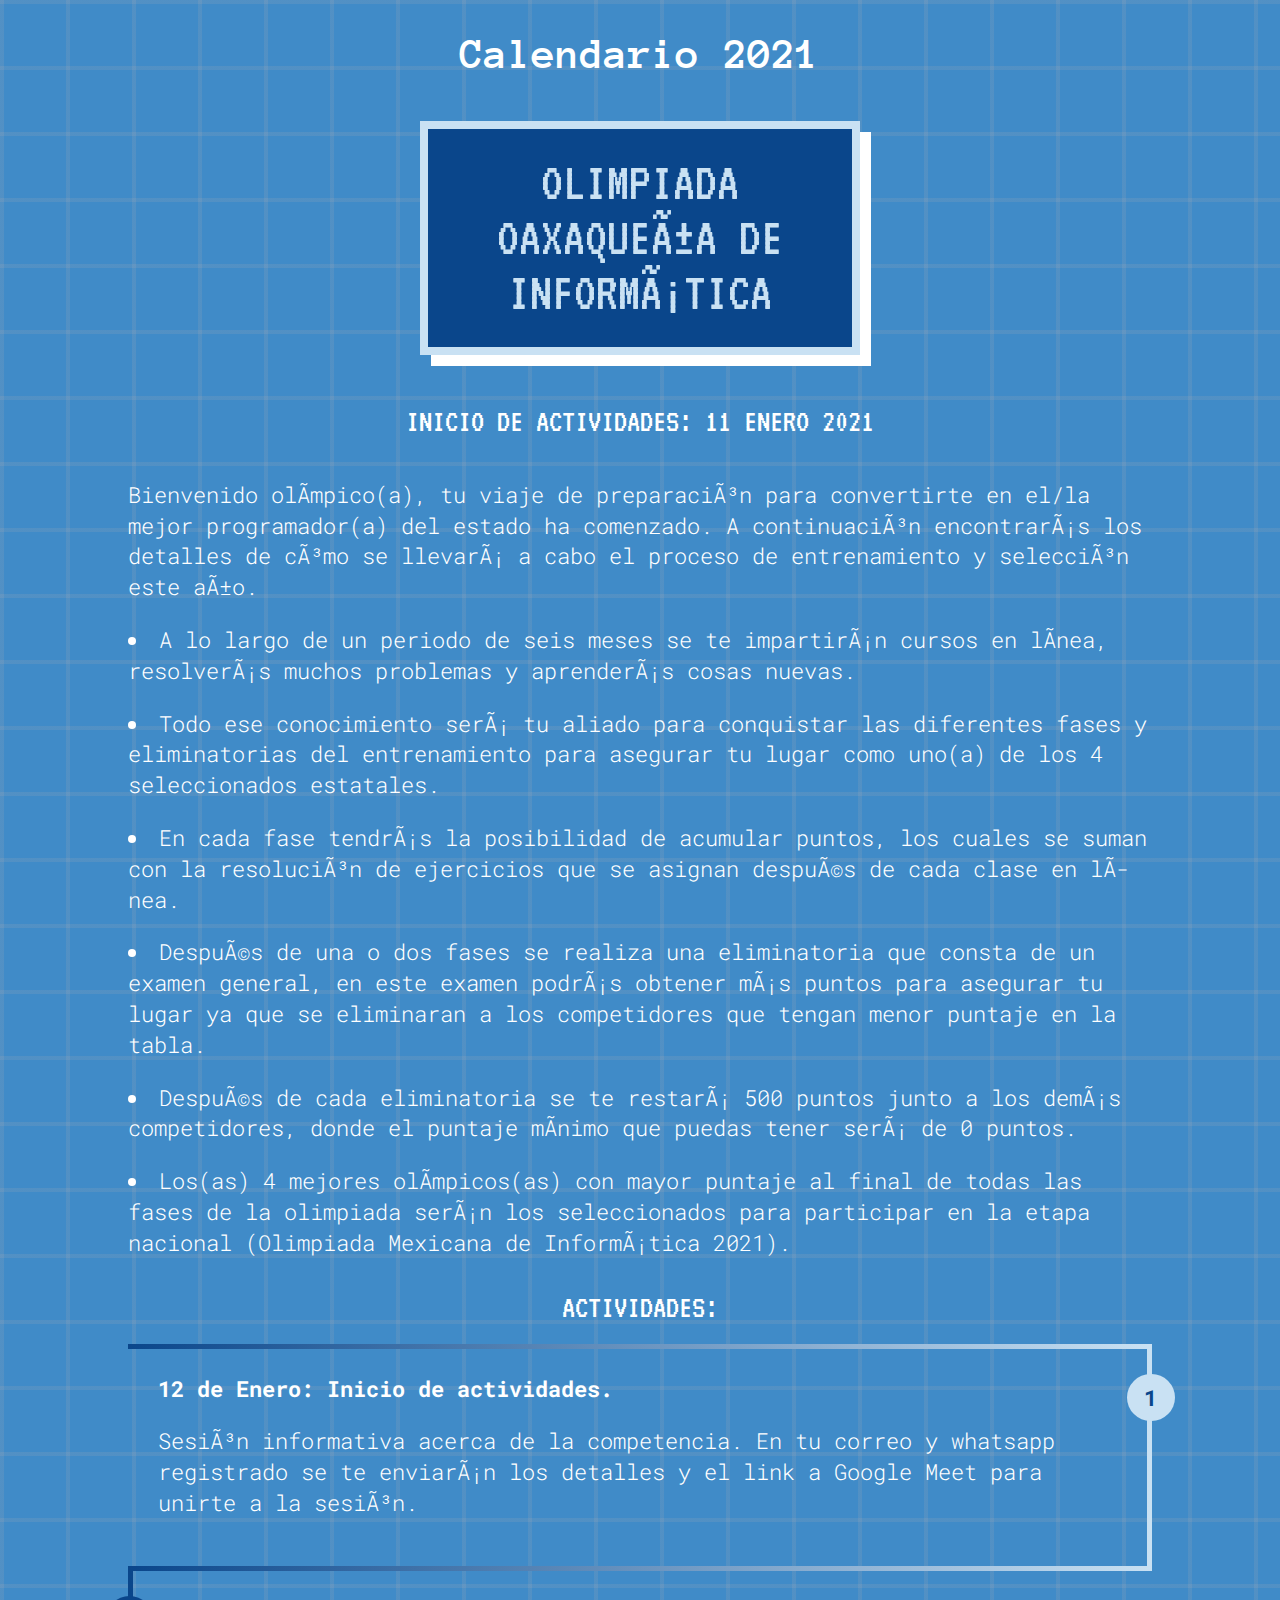
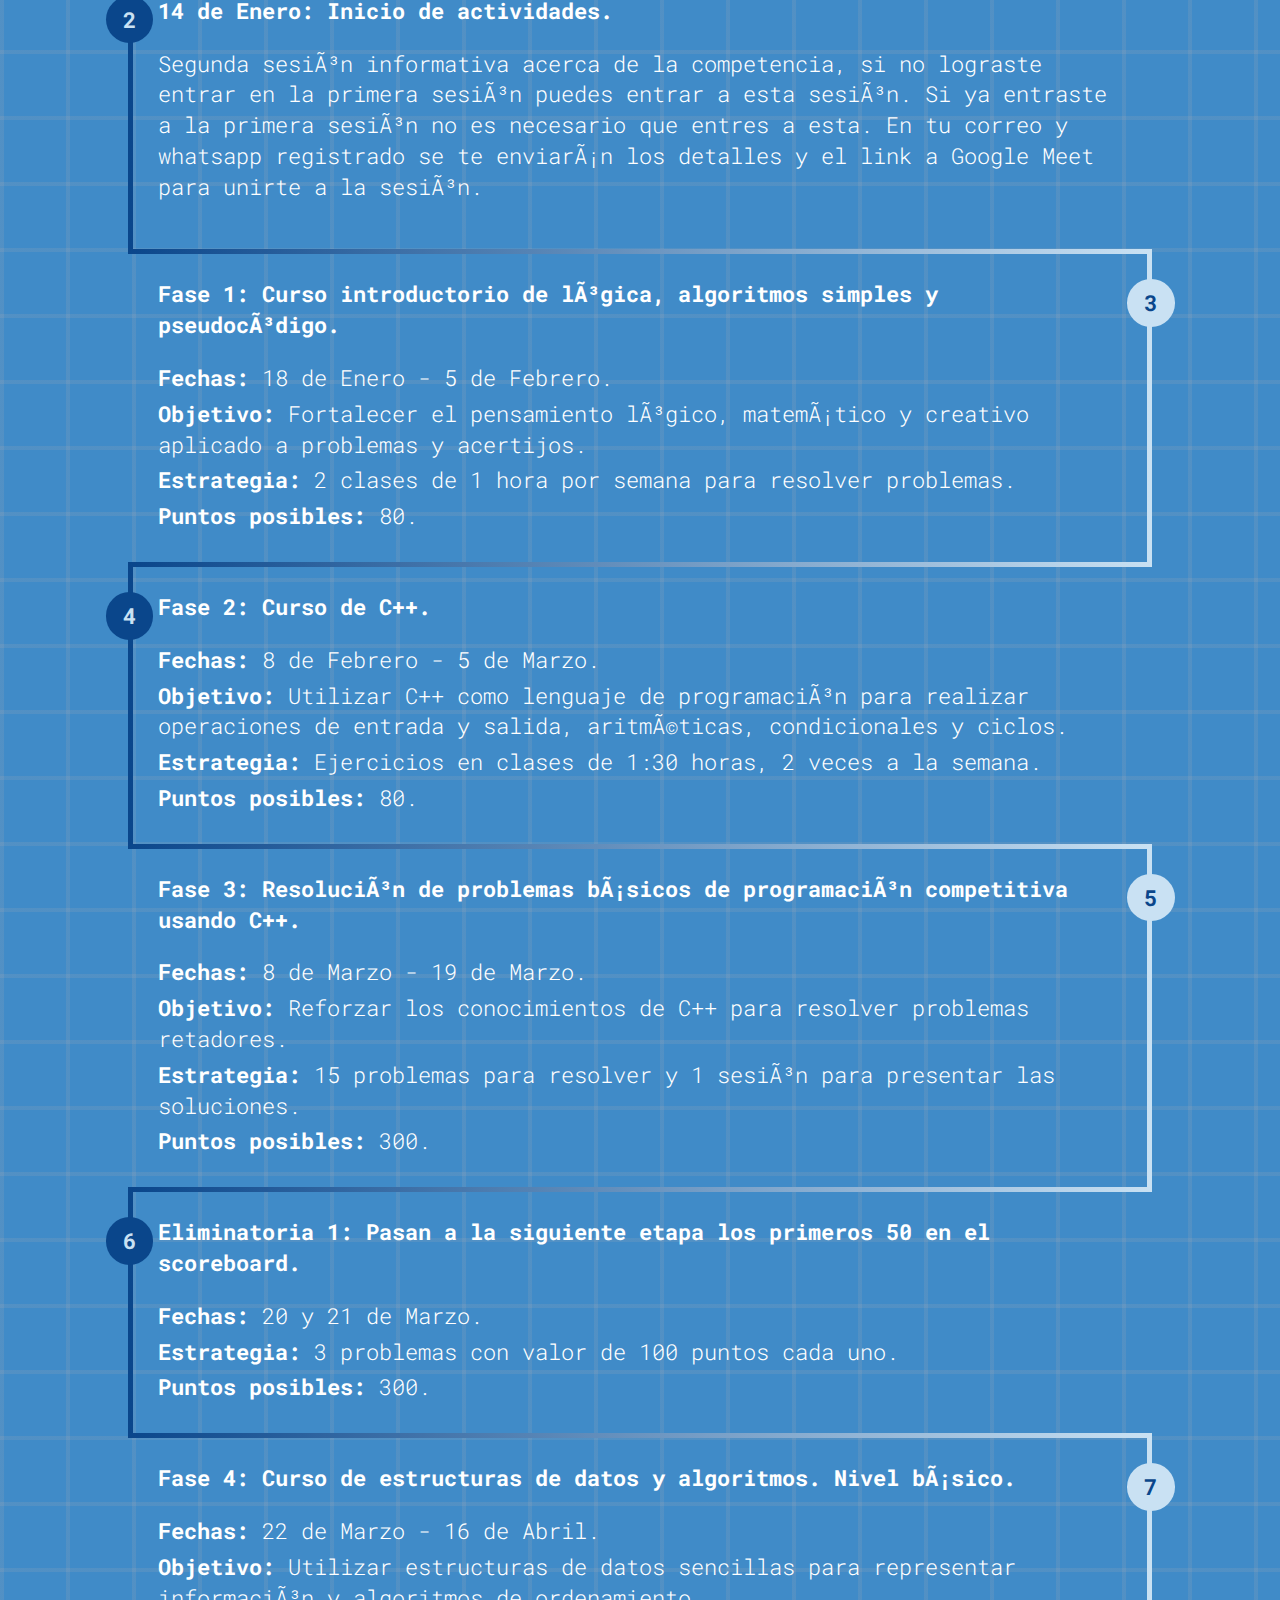
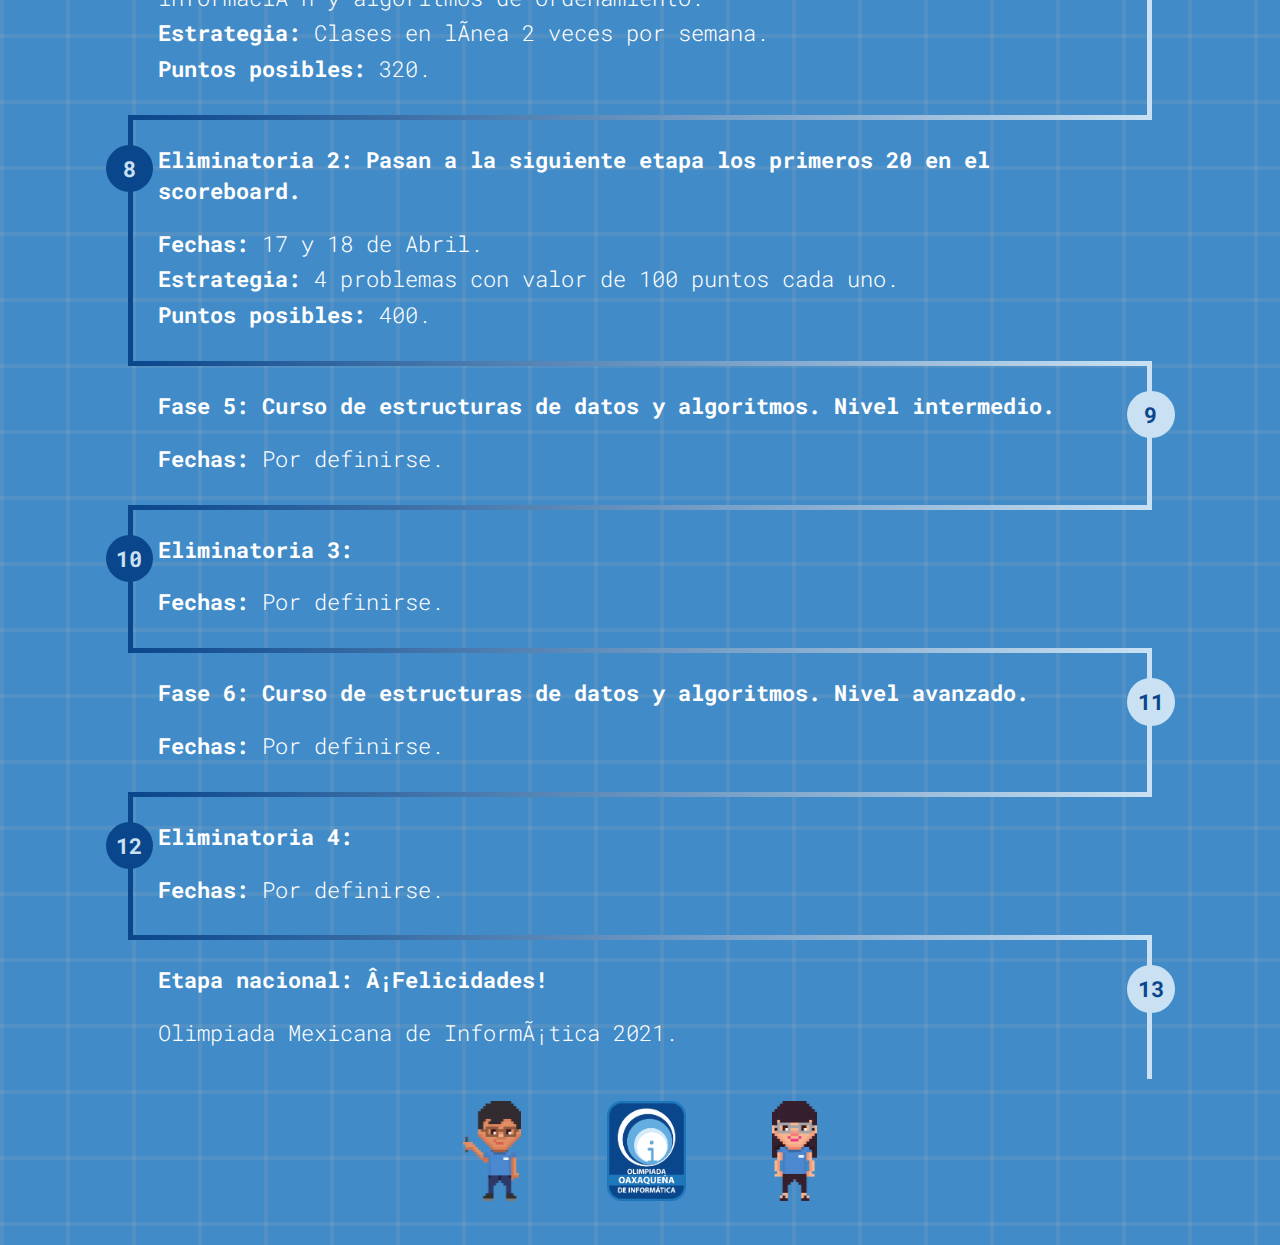
==== commit 5f414a0a: "add redirects and some links" ====
--- a/roadmap2021.html
+++ b/roadmap2021.html
@@ -165,7 +165,7 @@
     </div>
 
     <div class="event">
-      <p> <b>Fase 5:</b></p>
+      <p> <b>Fase 5: Curso de estructuras de datos y algoritmos. Nivel intermedio.</b></p>
       <p class="event-text"> <b>Fechas:</b> Por definirse.</p>
     </div>
 
@@ -175,7 +175,7 @@
     </div>
 
     <div class="event">
-      <p> <b>Fase 6:</b></p>
+      <p> <b>Fase 6: Curso de estructuras de datos y algoritmos. Nivel avanzado.</b></p>
       <p class="event-text"> <b>Fechas:</b> Por definirse.</p>
     </div>
 
--- a/assets/css/index.css
+++ b/assets/css/index.css
@@ -45,7 +45,7 @@
 
 ul {
   font-family: Roboto Mono;
-  list-style-type: circle;
+  list-style-type: disc;
   list-style-position: inside;
   font-weight: 700;
 }
--- a/assets/css/roadmap.css
+++ b/assets/css/roadmap.css
@@ -7,10 +7,12 @@
 }
 
 .event-text {
-  margin-bottom: 0px;
+  margin-bottom: 5px;
 }
 
 .event {
+  font-family: Roboto Mono;
+  font-weight: 700;
   font-size: 1em;
   line-height: 1.75em;
   border-top: 5px solid;
@@ -42,7 +44,7 @@
 .event:nth-child(odd) {
   border-right: 5px solid;
   border-left: 0;
-  padding-left: 0;
+  padding-left: 30px;
 }
 .event:nth-child(odd):before {
     left: 100%; 
@@ -54,7 +56,7 @@
 .event:nth-child(even) {
   border-left: 5px solid;
   border-right: 0;
-  padding-right: 0;
+  padding-right: 30px;
 }
 .event:nth-child(even):before {
     right: 100%; 
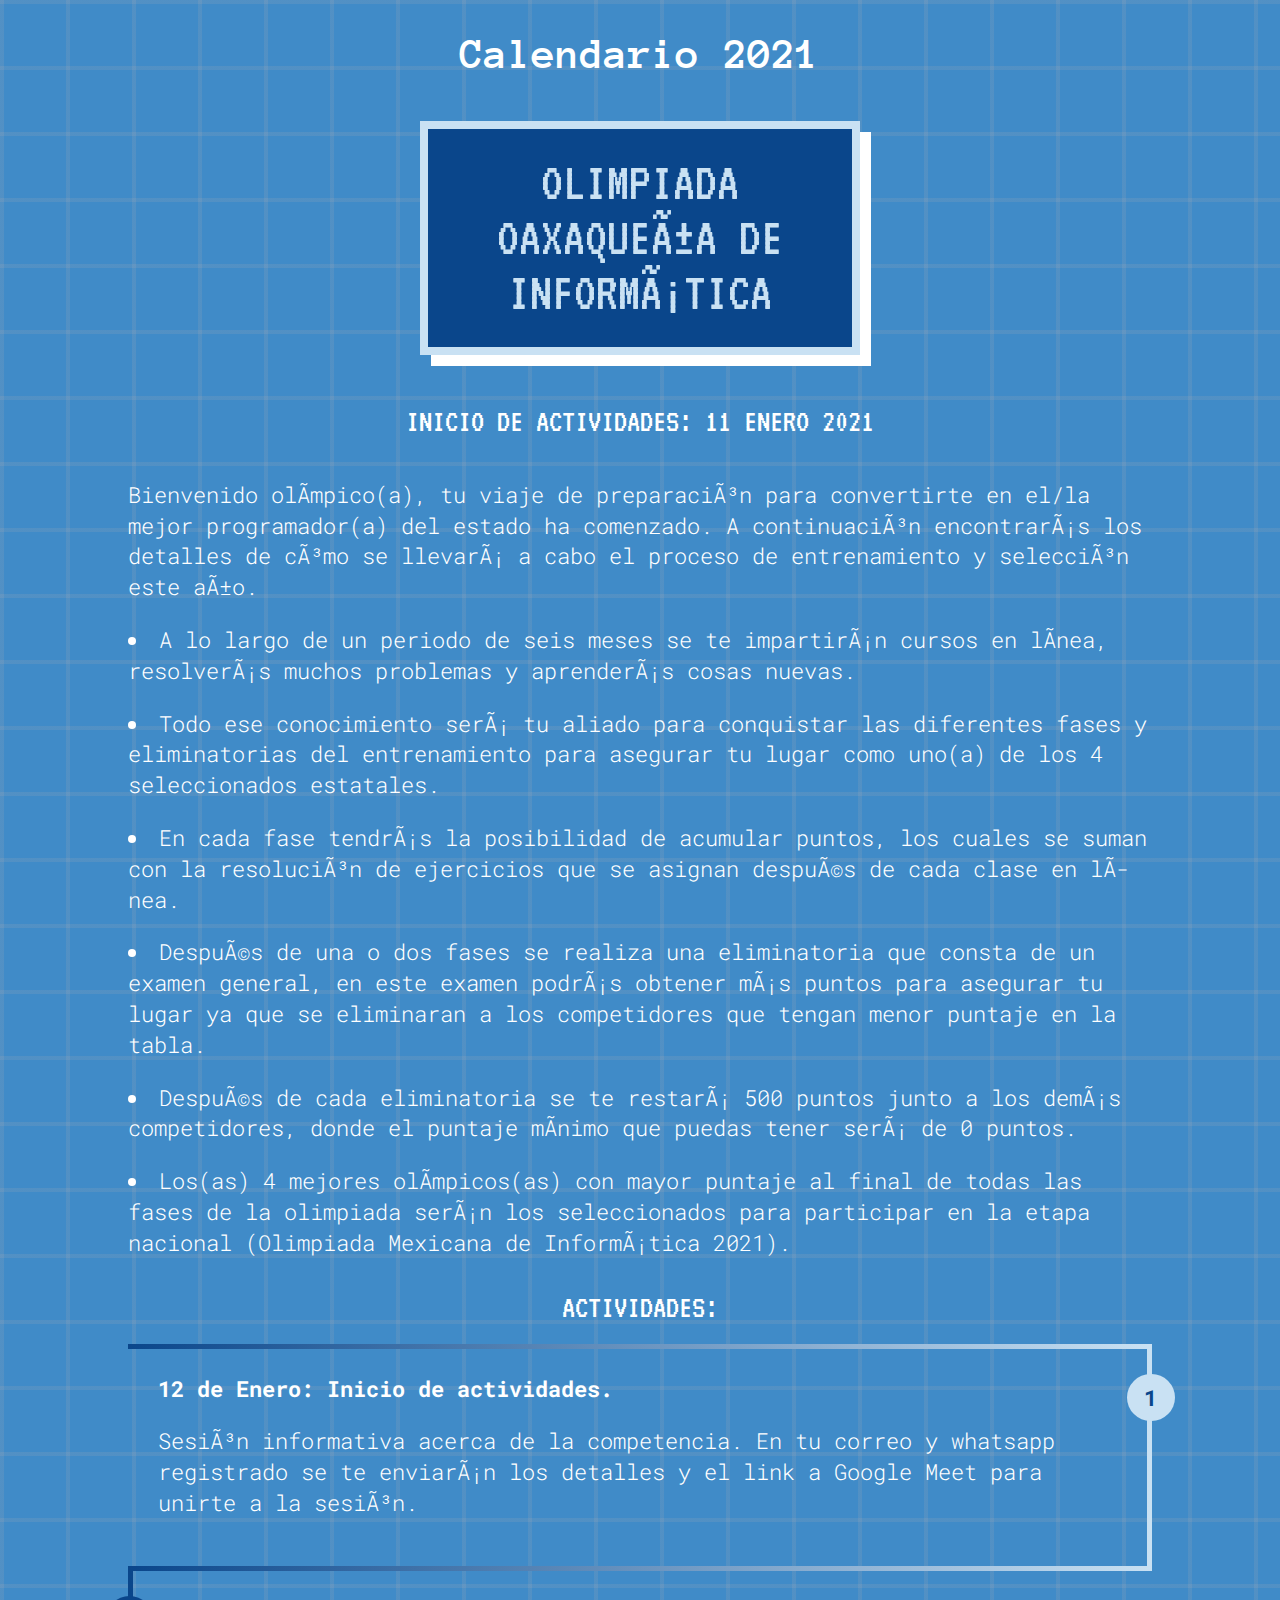
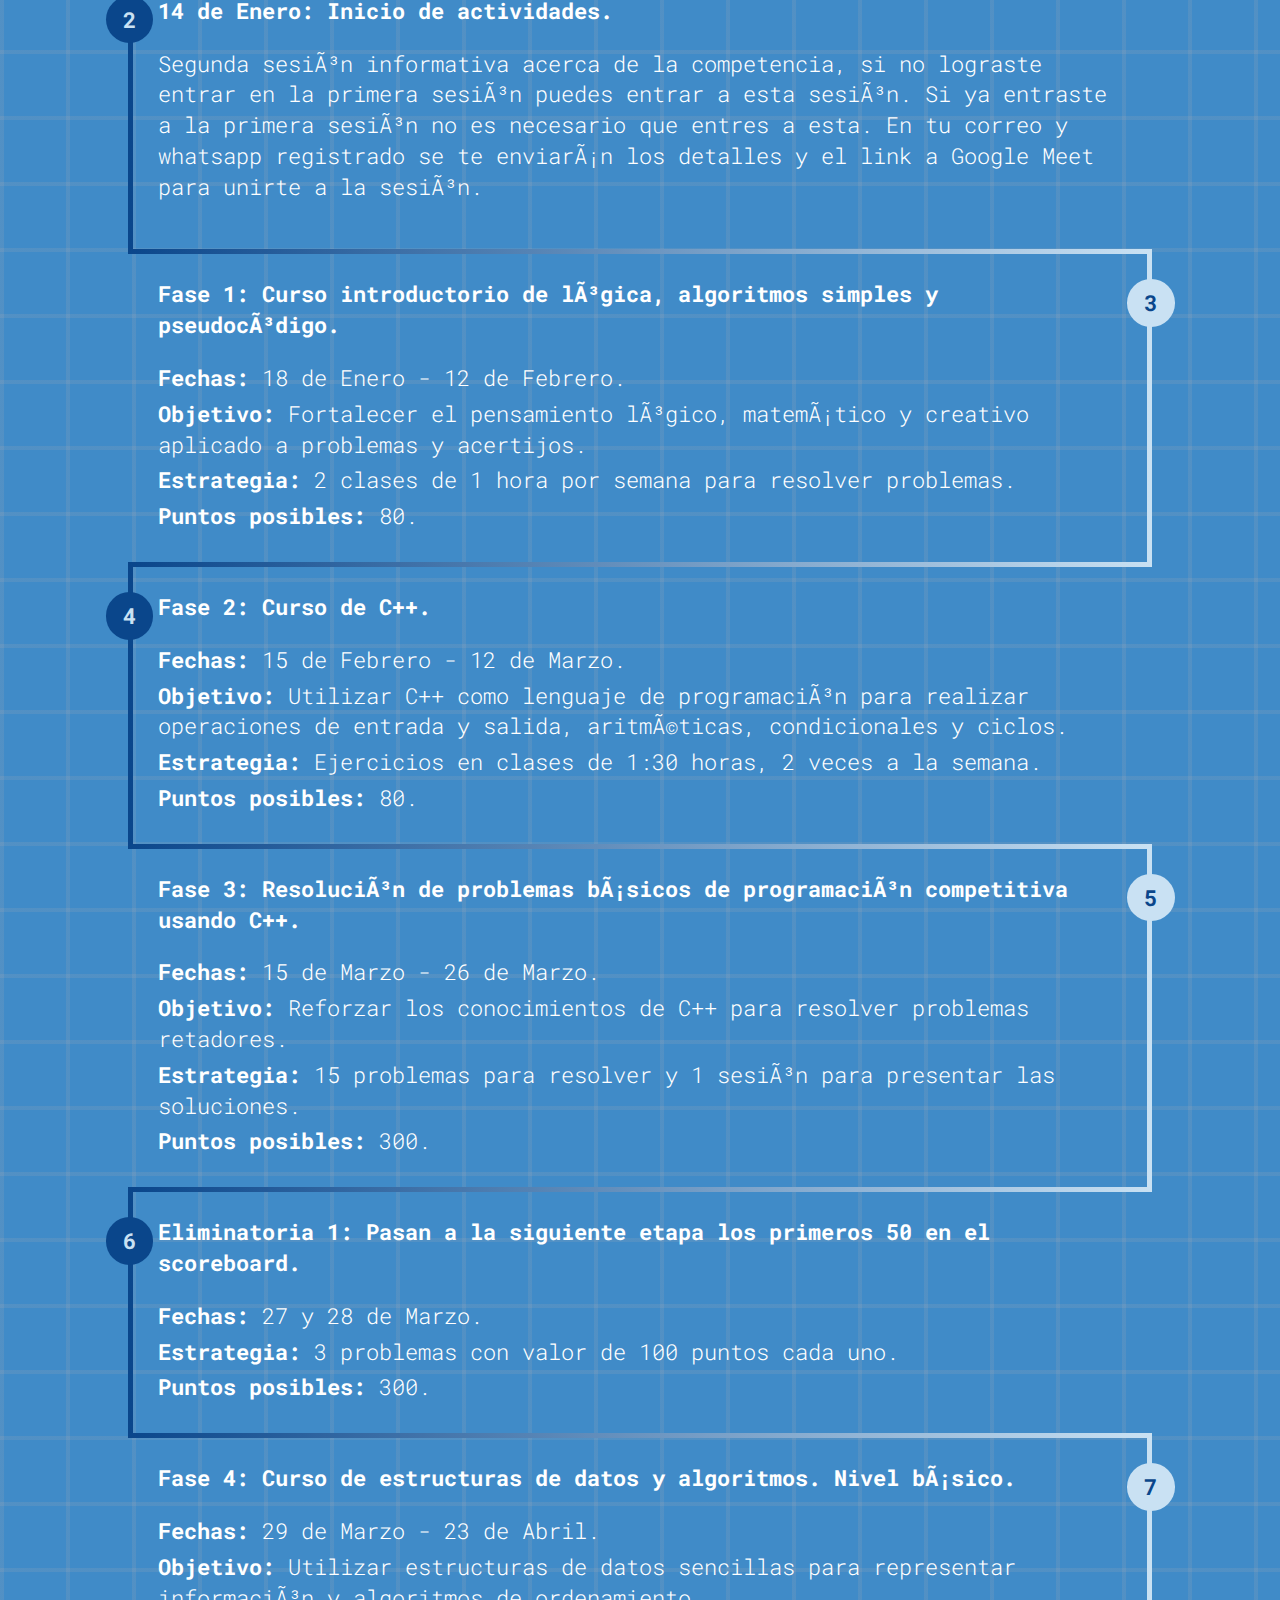
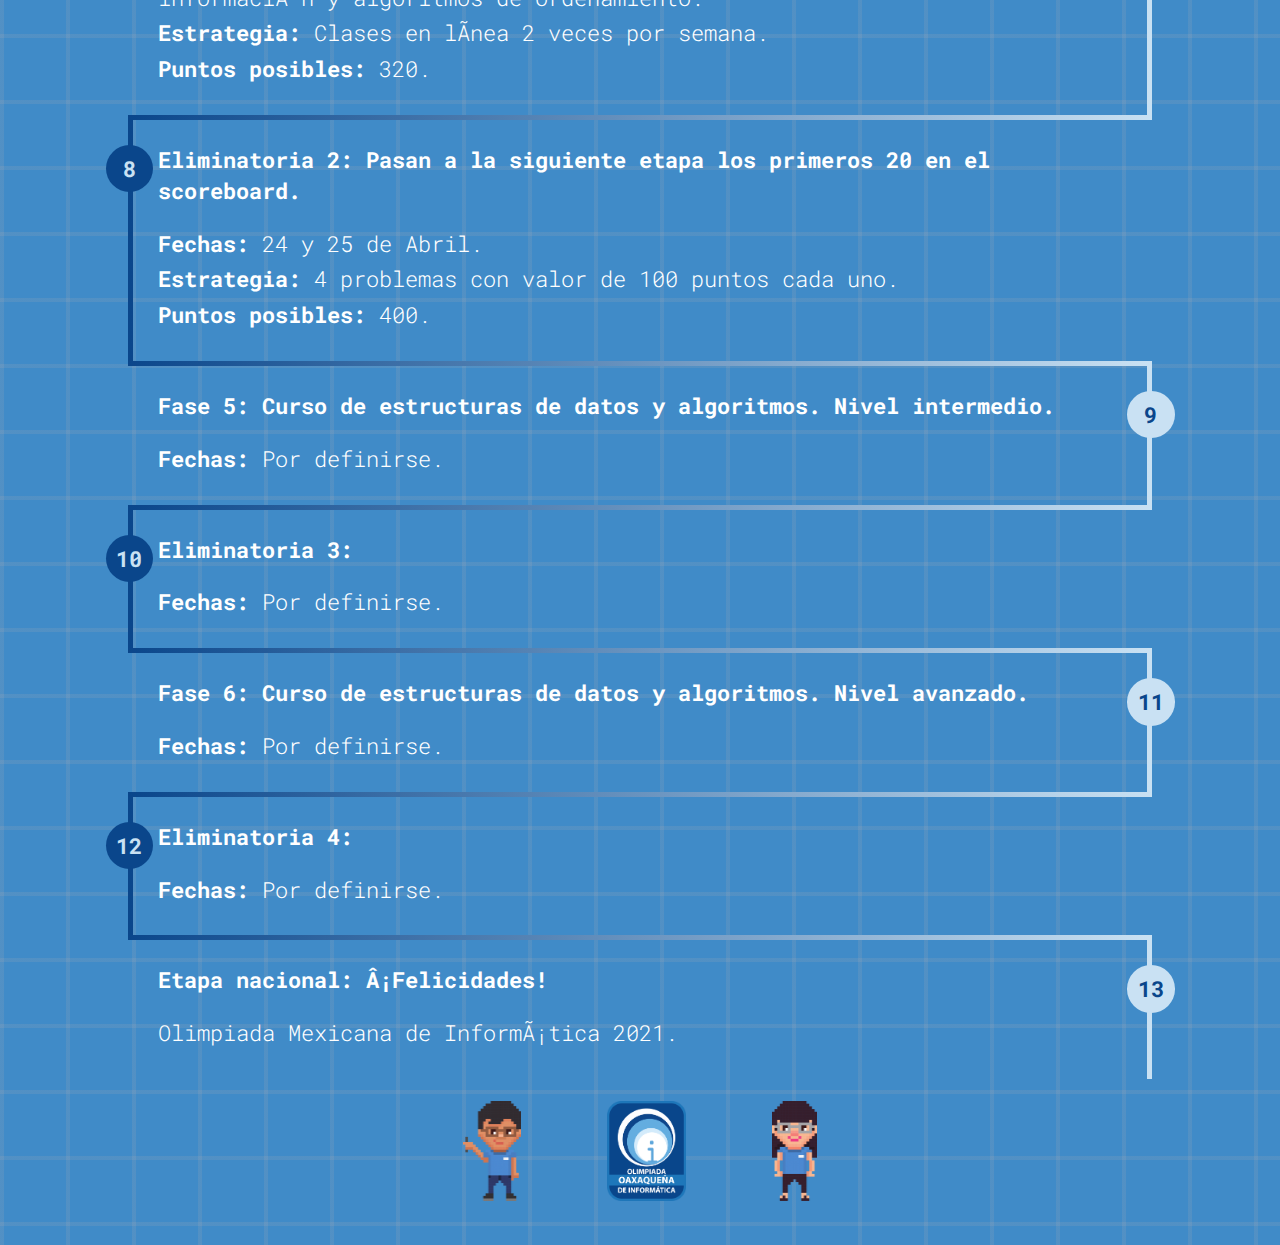
==== commit aecd05ca: "fix dates" ====
--- a/roadmap2021.html
+++ b/roadmap2021.html
@@ -120,7 +120,7 @@
 
 		<div class="event">
       <p> <b>Fase 1: Curso introductorio de lógica, algoritmos simples y pseudocódigo.</b></p>
-      <p class="event-text"> <b>Fechas:</b> 18 de Enero - 5 de Febrero.</p>
+      <p class="event-text"> <b>Fechas:</b> 18 de Enero - 12 de Febrero.</p>
       <p class="event-text"> <b>Objetivo:</b> Fortalecer el pensamiento lógico, matemático y creativo aplicado a problemas y acertijos.</p>
       <p class="event-text"> <b>Estrategia:</b> 2 clases de 1 hora por semana para resolver problemas.</p>
       <p class="event-text"> <b>Puntos posibles:</b> 80.</p>
@@ -128,7 +128,7 @@
 
     <div class="event">
       <p> <b>Fase 2: Curso de C++.</b></p>
-      <p class="event-text"> <b>Fechas:</b> 8 de Febrero - 5 de Marzo.</p>
+      <p class="event-text"> <b>Fechas:</b> 15 de Febrero - 12 de Marzo.</p>
       <p class="event-text"> <b>Objetivo:</b> Utilizar C++ como lenguaje de programación para realizar operaciones de entrada y salida, aritméticas, condicionales y ciclos.</p>
       <p class="event-text"> <b>Estrategia:</b> Ejercicios en clases de 1:30 horas, 2 veces a la semana.</p>
       <p class="event-text"> <b>Puntos posibles:</b> 80.</p>
@@ -136,7 +136,7 @@
 
     <div class="event">
       <p> <b>Fase 3: Resolución de problemas básicos de programación competitiva usando C++.</b></p>
-      <p class="event-text"> <b>Fechas:</b> 8 de Marzo - 19 de Marzo.</p>
+      <p class="event-text"> <b>Fechas:</b> 15  de Marzo - 26 de Marzo.</p>
       <p class="event-text"> <b>Objetivo:</b> Reforzar los conocimientos de C++ para resolver problemas retadores.</p>
       <p class="event-text"> <b>Estrategia:</b> 15 problemas para resolver y 1 sesión para presentar las soluciones.</p>
       <p class="event-text"> <b>Puntos posibles:</b> 300.</p>
@@ -144,14 +144,14 @@
 
     <div class="event">
       <p> <b>Eliminatoria 1: Pasan a la siguiente etapa los primeros 50 en el scoreboard.</b></p>
-      <p class="event-text"> <b>Fechas:</b> 20 y 21 de Marzo.</p>
+      <p class="event-text"> <b>Fechas:</b> 27 y 28 de Marzo.</p>
       <p class="event-text"> <b>Estrategia:</b> 3 problemas con valor de 100 puntos cada uno.</p>
       <p class="event-text"> <b>Puntos posibles:</b> 300.</p>
     </div>
 
     <div class="event">
       <p> <b>Fase 4: Curso de estructuras de datos y algoritmos. Nivel básico.</b></p>
-      <p class="event-text"> <b>Fechas:</b> 22 de Marzo - 16 de Abril.</p>
+      <p class="event-text"> <b>Fechas:</b> 29 de Marzo - 23 de Abril.</p>
       <p class="event-text"> <b>Objetivo:</b> Utilizar estructuras de datos sencillas para representar información y algoritmos de ordenamiento.</p>
       <p class="event-text"> <b>Estrategia:</b> Clases en línea 2 veces por semana.</p>
       <p class="event-text"> <b>Puntos posibles:</b> 320.</p>
@@ -159,7 +159,7 @@
 
     <div class="event">
       <p> <b>Eliminatoria 2: Pasan a la siguiente etapa los primeros 20 en el scoreboard.</b></p>
-      <p class="event-text"> <b>Fechas:</b> 17 y 18 de Abril.</p>
+      <p class="event-text"> <b>Fechas:</b> 24 y 25 de Abril.</p>
       <p class="event-text"> <b>Estrategia:</b> 4 problemas con valor de 100 puntos cada uno.</p>
       <p class="event-text"> <b>Puntos posibles:</b> 400.</p>
     </div>
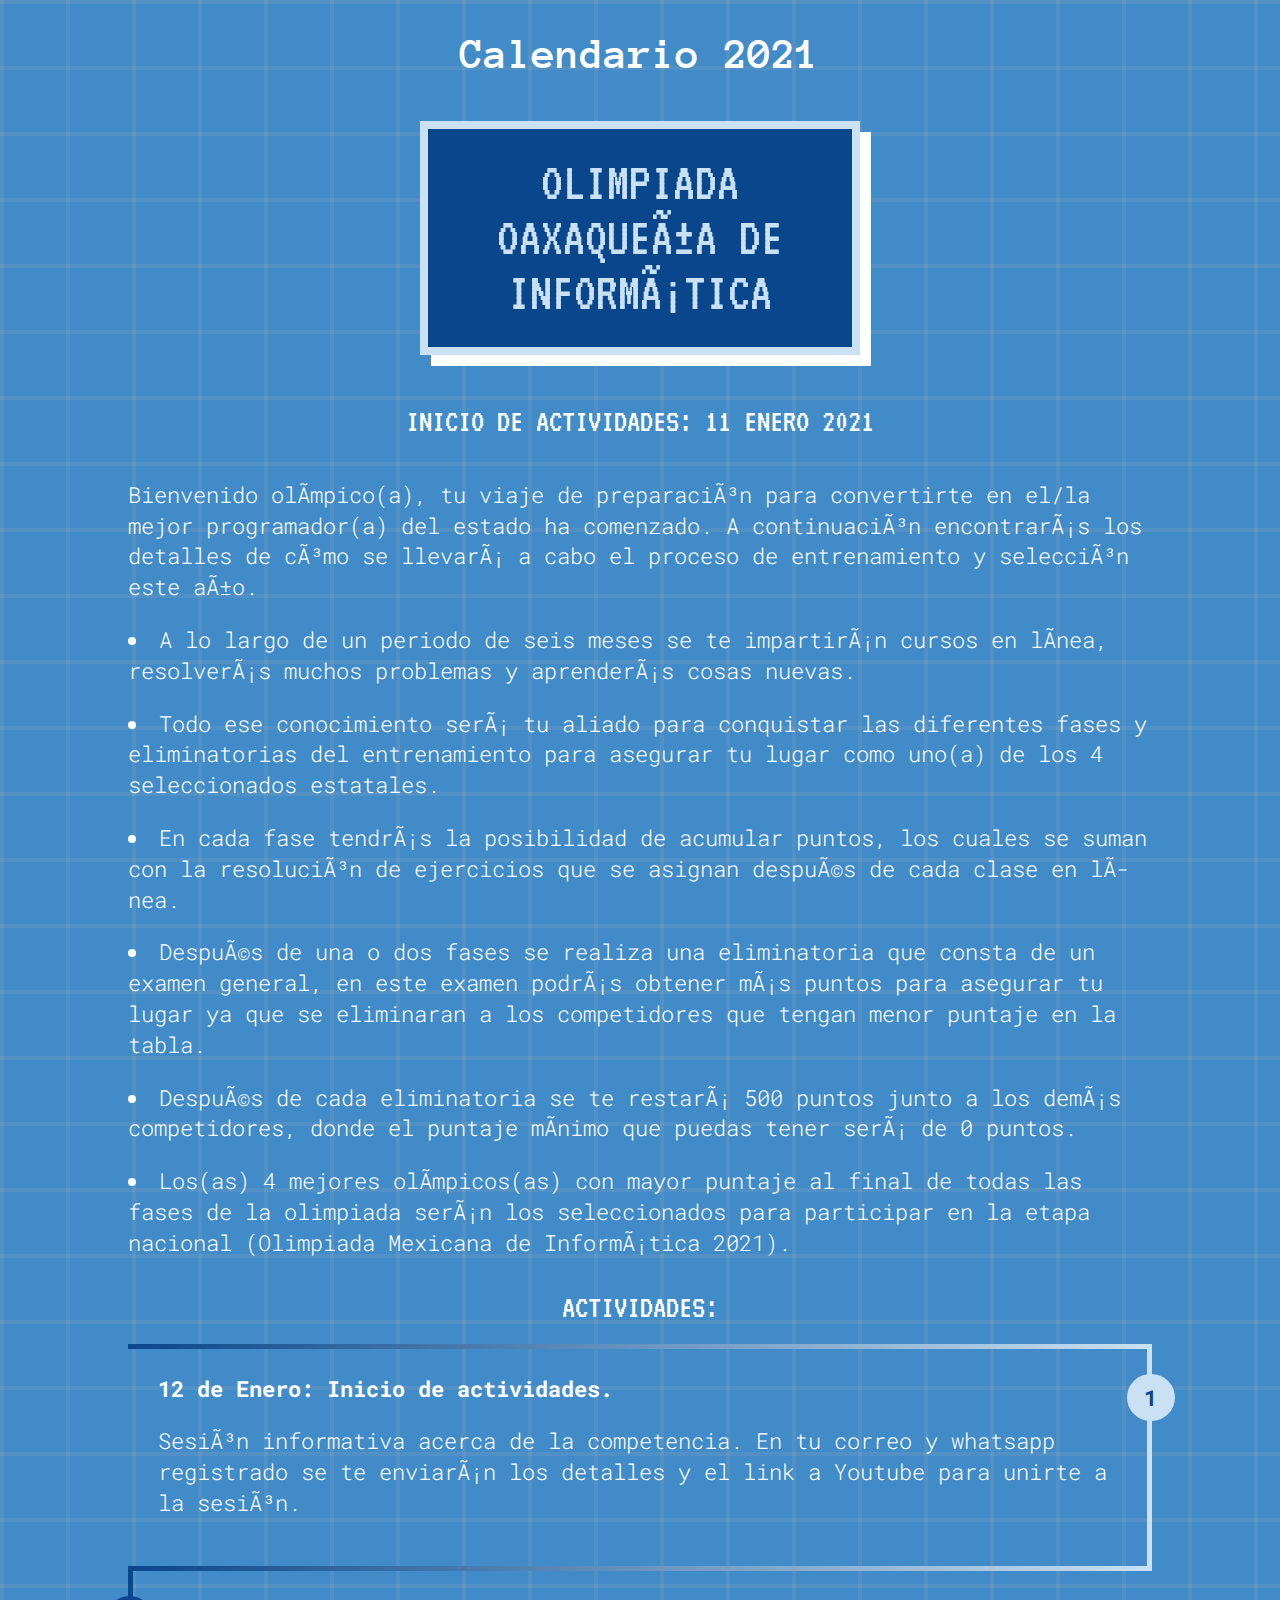
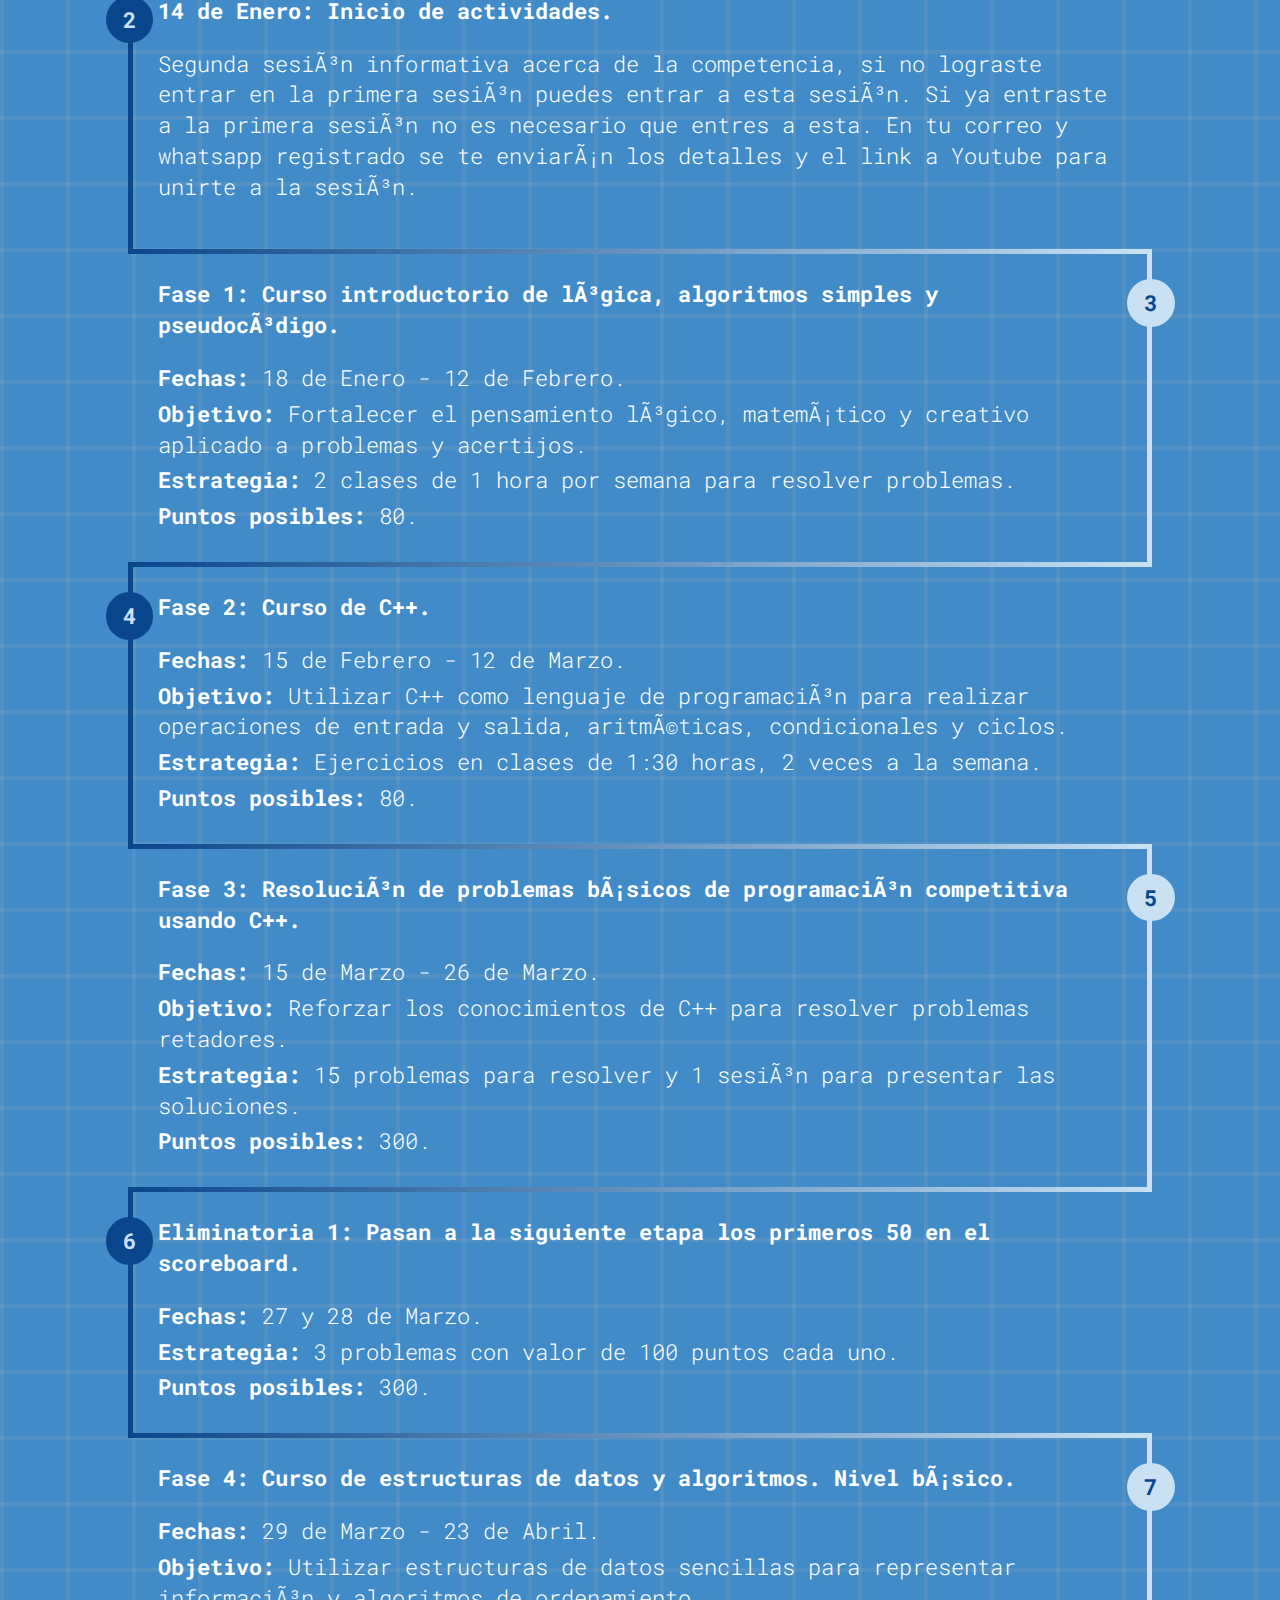
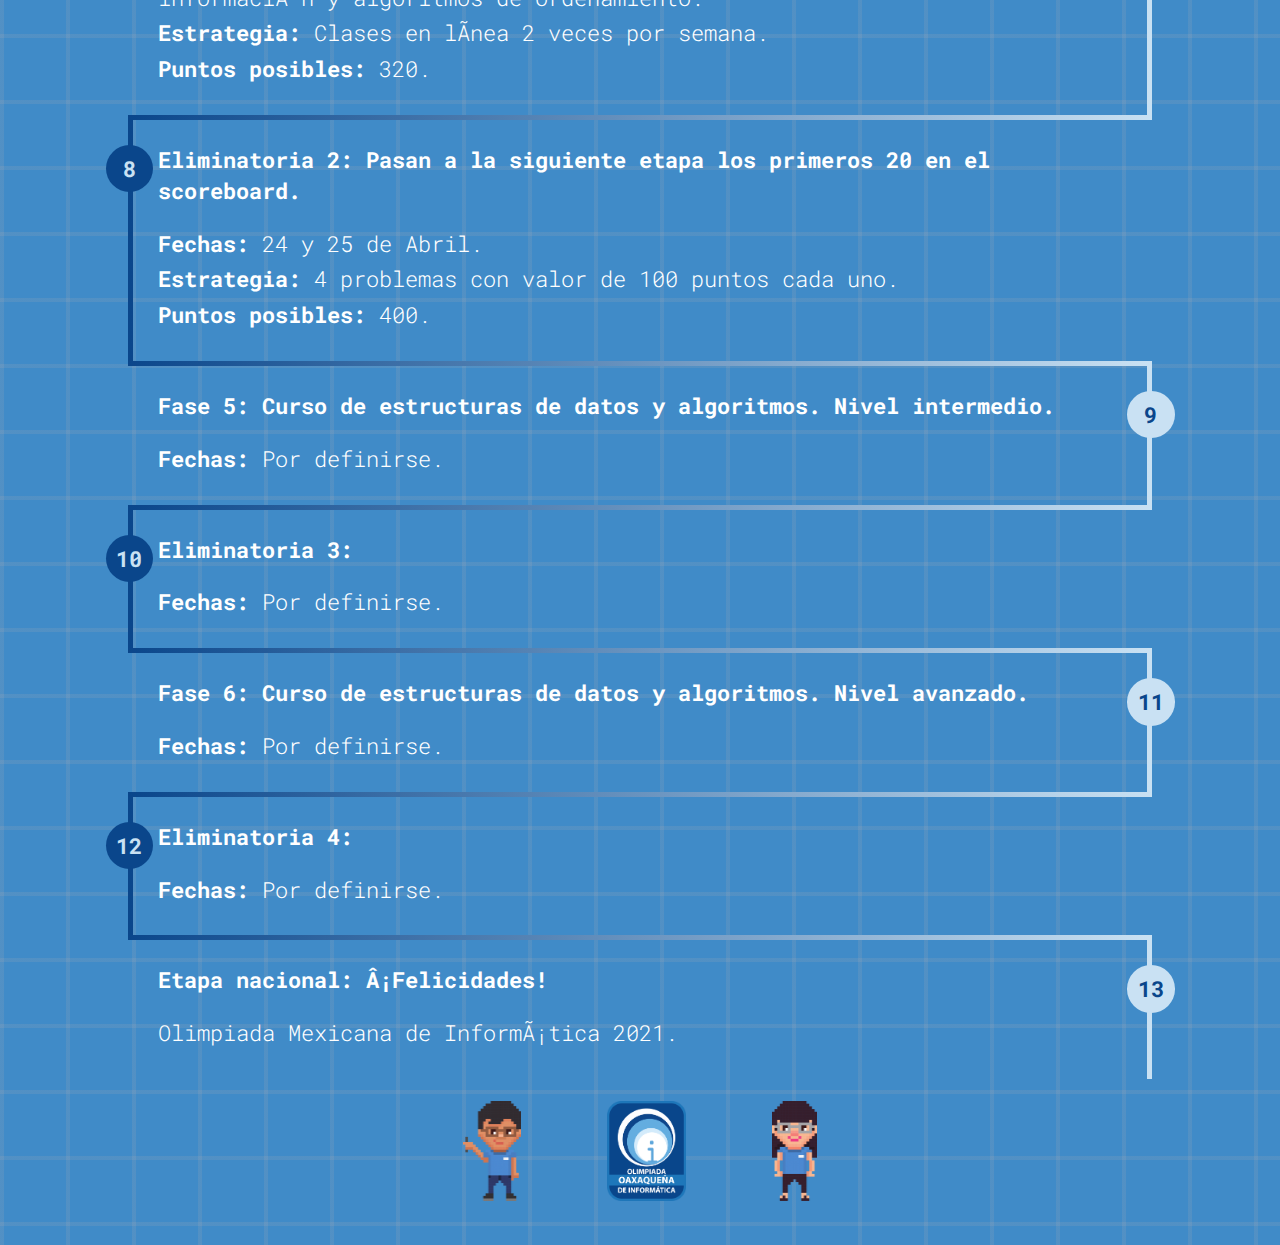
==== commit ca88ea75: "change platform stream name" ====
--- a/roadmap2021.html
+++ b/roadmap2021.html
@@ -110,12 +110,12 @@
 
     <div class="event"> 
       <p><b>12 de Enero: Inicio de actividades.</b></p>
-      <p>Sesión informativa acerca de la competencia. En tu correo y whatsapp registrado se te enviarán los detalles y el link a Google Meet para unirte a la sesión.</p>
+      <p>Sesión informativa acerca de la competencia. En tu correo y whatsapp registrado se te enviarán los detalles y el link a Youtube para unirte a la sesión.</p>
     </div>
 
     <div class="event"> 
       <p><b>14 de Enero: Inicio de actividades.</b></p>
-      <p>Segunda sesión informativa acerca de la competencia, si no lograste entrar en la primera sesión puedes entrar a esta sesión. Si ya entraste a la primera sesión no es necesario que entres a esta. En tu correo y whatsapp registrado se te enviarán los detalles y el link a Google Meet para unirte a la sesión.</p>
+      <p>Segunda sesión informativa acerca de la competencia, si no lograste entrar en la primera sesión puedes entrar a esta sesión. Si ya entraste a la primera sesión no es necesario que entres a esta. En tu correo y whatsapp registrado se te enviarán los detalles y el link a Youtube para unirte a la sesión.</p>
     </div>
 
 		<div class="event">
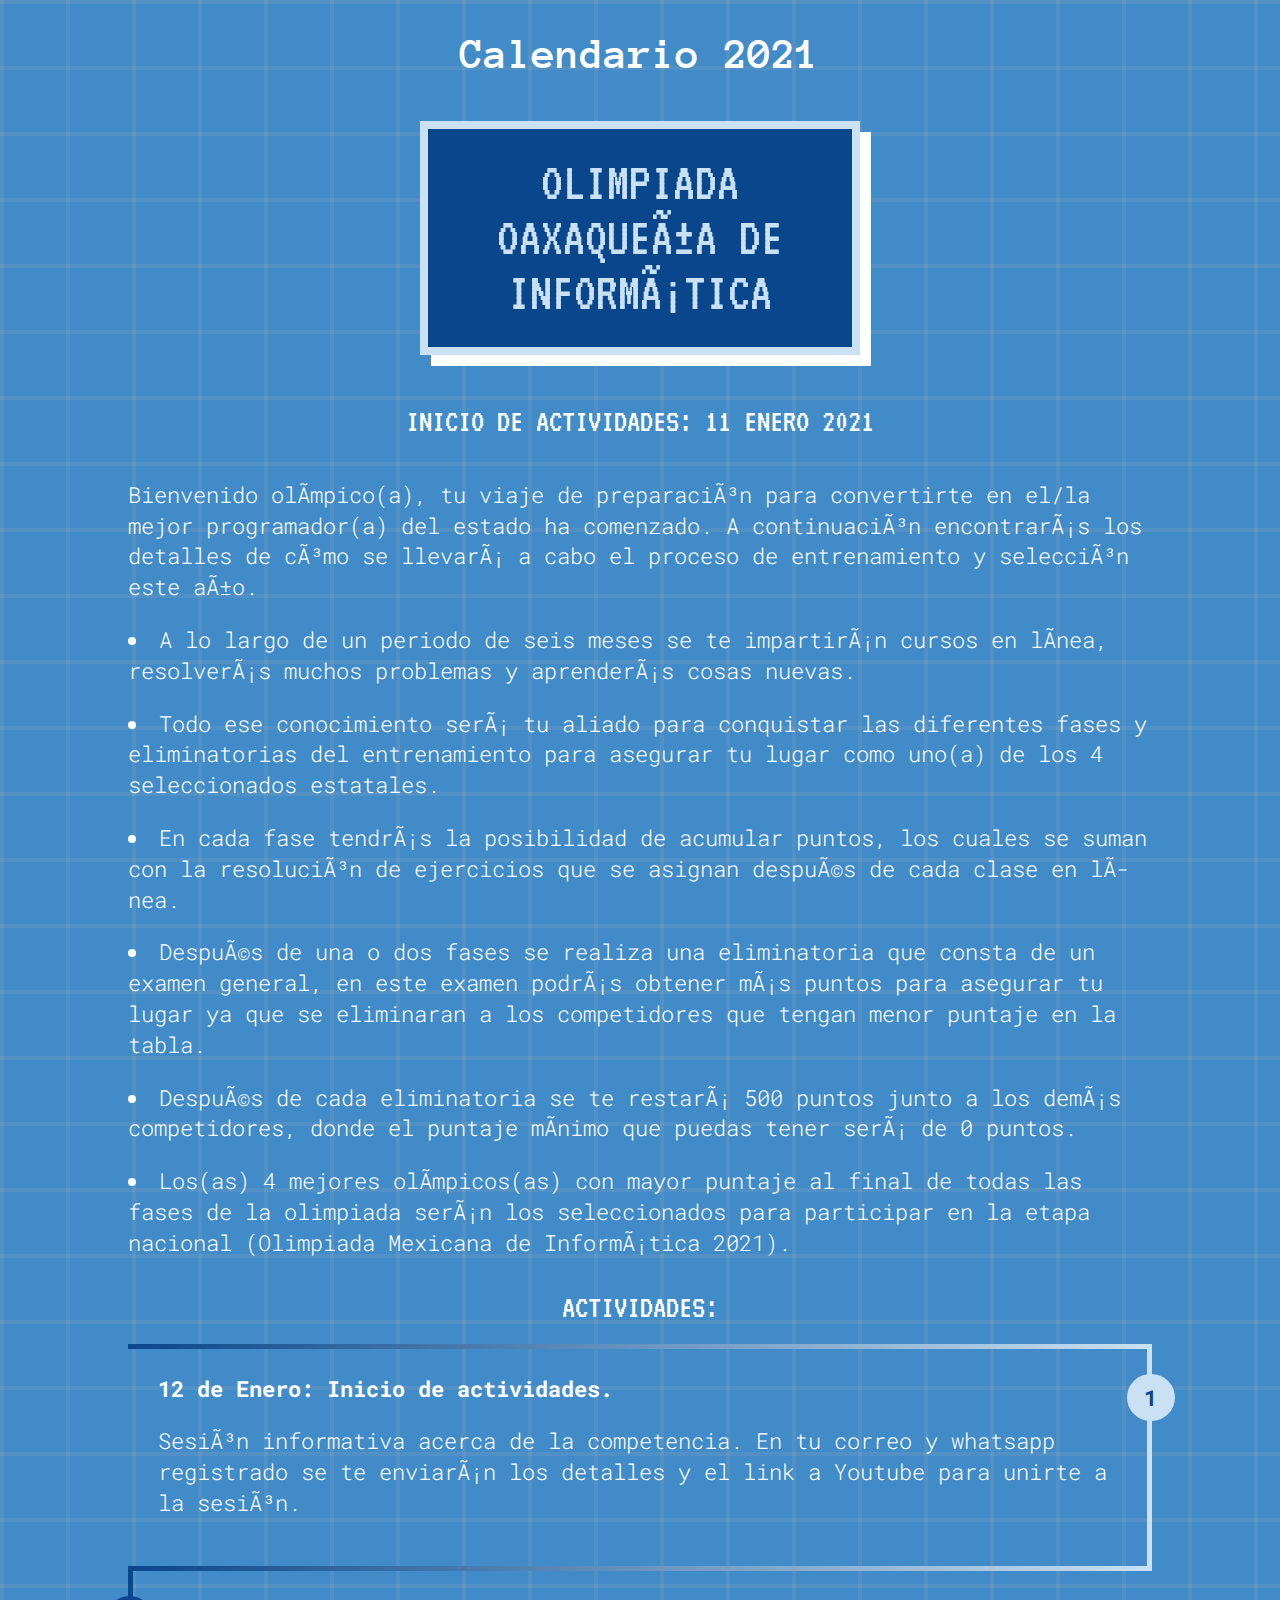
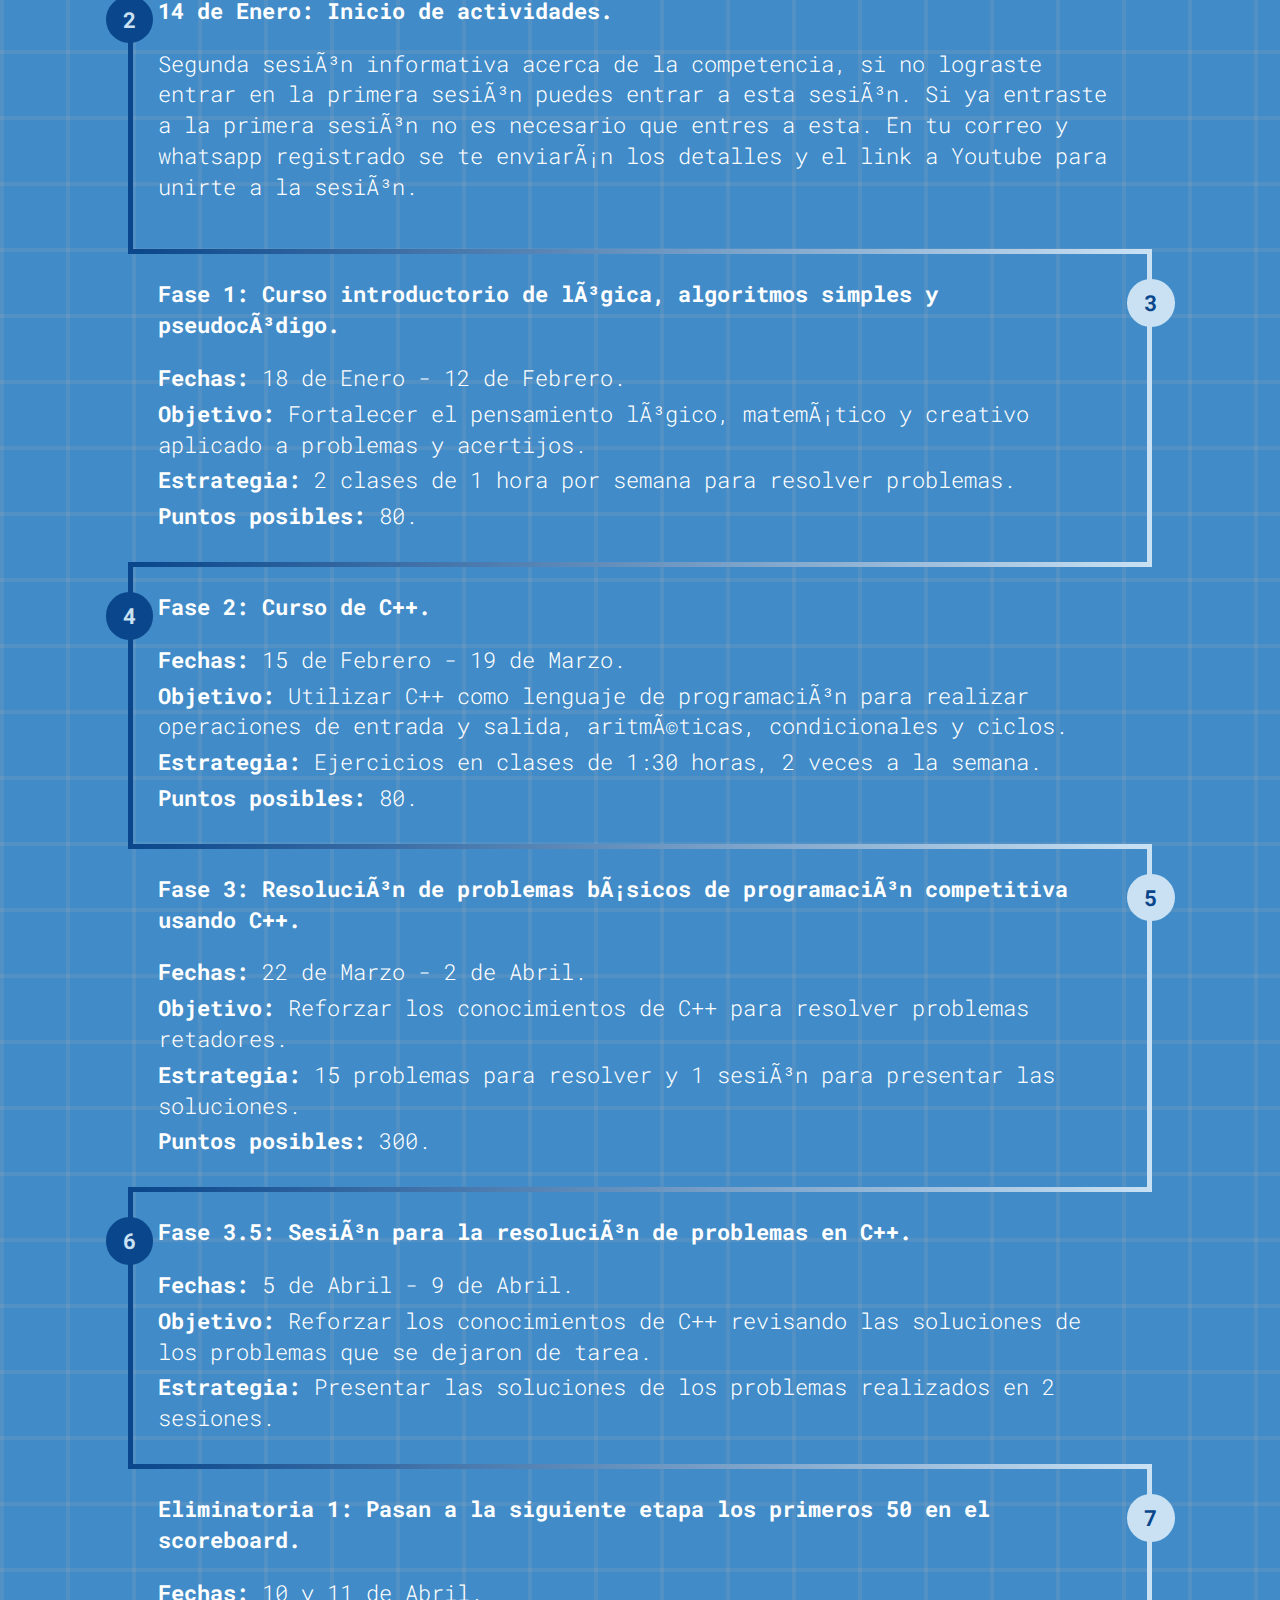
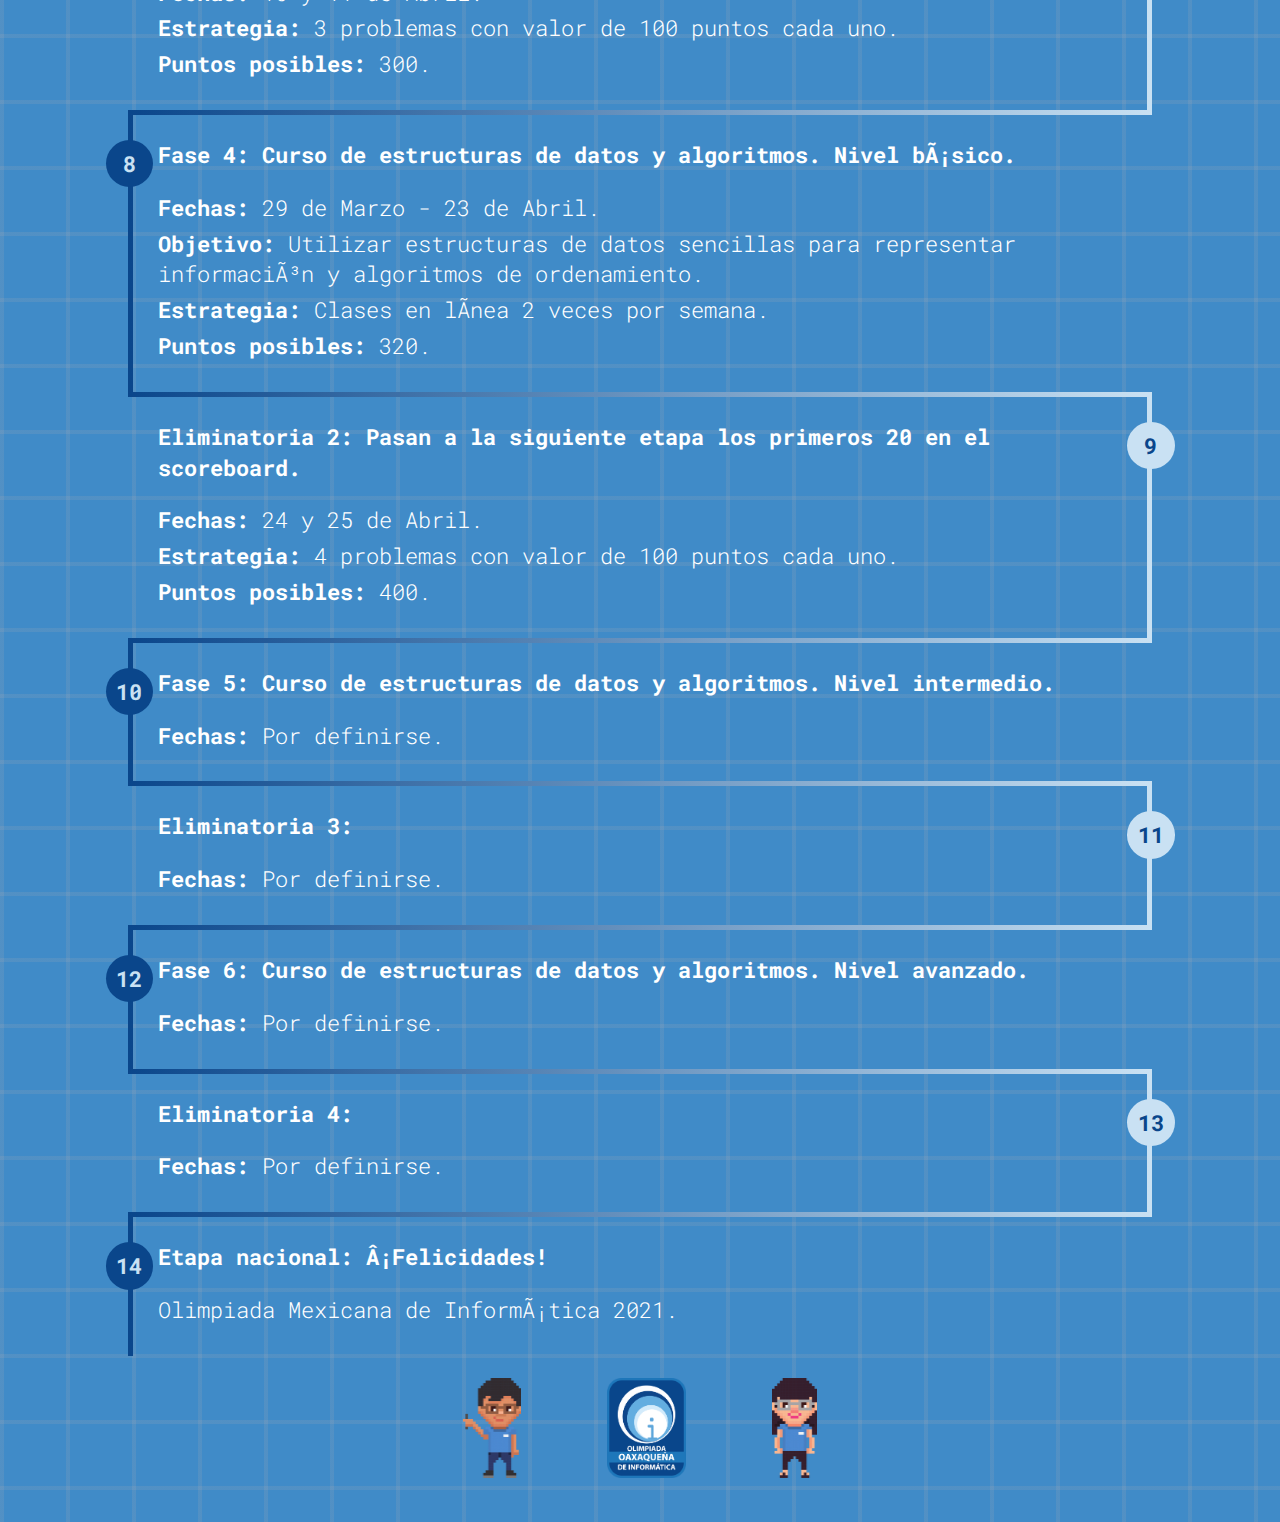
==== commit 339719f9: "change dates" ====
--- a/roadmap2021.html
+++ b/roadmap2021.html
@@ -128,7 +128,7 @@
 
     <div class="event">
       <p> <b>Fase 2: Curso de C++.</b></p>
-      <p class="event-text"> <b>Fechas:</b> 15 de Febrero - 12 de Marzo.</p>
+      <p class="event-text"> <b>Fechas:</b> 15 de Febrero - 19 de Marzo.</p>
       <p class="event-text"> <b>Objetivo:</b> Utilizar C++ como lenguaje de programación para realizar operaciones de entrada y salida, aritméticas, condicionales y ciclos.</p>
       <p class="event-text"> <b>Estrategia:</b> Ejercicios en clases de 1:30 horas, 2 veces a la semana.</p>
       <p class="event-text"> <b>Puntos posibles:</b> 80.</p>
@@ -136,15 +136,22 @@
 
     <div class="event">
       <p> <b>Fase 3: Resolución de problemas básicos de programación competitiva usando C++.</b></p>
-      <p class="event-text"> <b>Fechas:</b> 15  de Marzo - 26 de Marzo.</p>
+      <p class="event-text"> <b>Fechas:</b> 22  de Marzo - 2 de Abril.</p>
       <p class="event-text"> <b>Objetivo:</b> Reforzar los conocimientos de C++ para resolver problemas retadores.</p>
       <p class="event-text"> <b>Estrategia:</b> 15 problemas para resolver y 1 sesión para presentar las soluciones.</p>
       <p class="event-text"> <b>Puntos posibles:</b> 300.</p>
     </div>
 
     <div class="event">
+      <p> <b>Fase 3.5: Sesión para la resolución de problemas en C++.</b></p>
+      <p class="event-text"> <b>Fechas:</b> 5 de Abril - 9 de Abril.</p>
+      <p class="event-text"> <b>Objetivo:</b> Reforzar los conocimientos de C++ revisando las soluciones de los problemas que se dejaron de tarea.</p>
+      <p class="event-text"> <b>Estrategia:</b> Presentar las soluciones de los problemas realizados en 2 sesiones.</p>
+    </div>
+
+    <div class="event">
       <p> <b>Eliminatoria 1: Pasan a la siguiente etapa los primeros 50 en el scoreboard.</b></p>
-      <p class="event-text"> <b>Fechas:</b> 27 y 28 de Marzo.</p>
+      <p class="event-text"> <b>Fechas:</b> 10 y 11 de Abril.</p>
       <p class="event-text"> <b>Estrategia:</b> 3 problemas con valor de 100 puntos cada uno.</p>
       <p class="event-text"> <b>Puntos posibles:</b> 300.</p>
     </div>
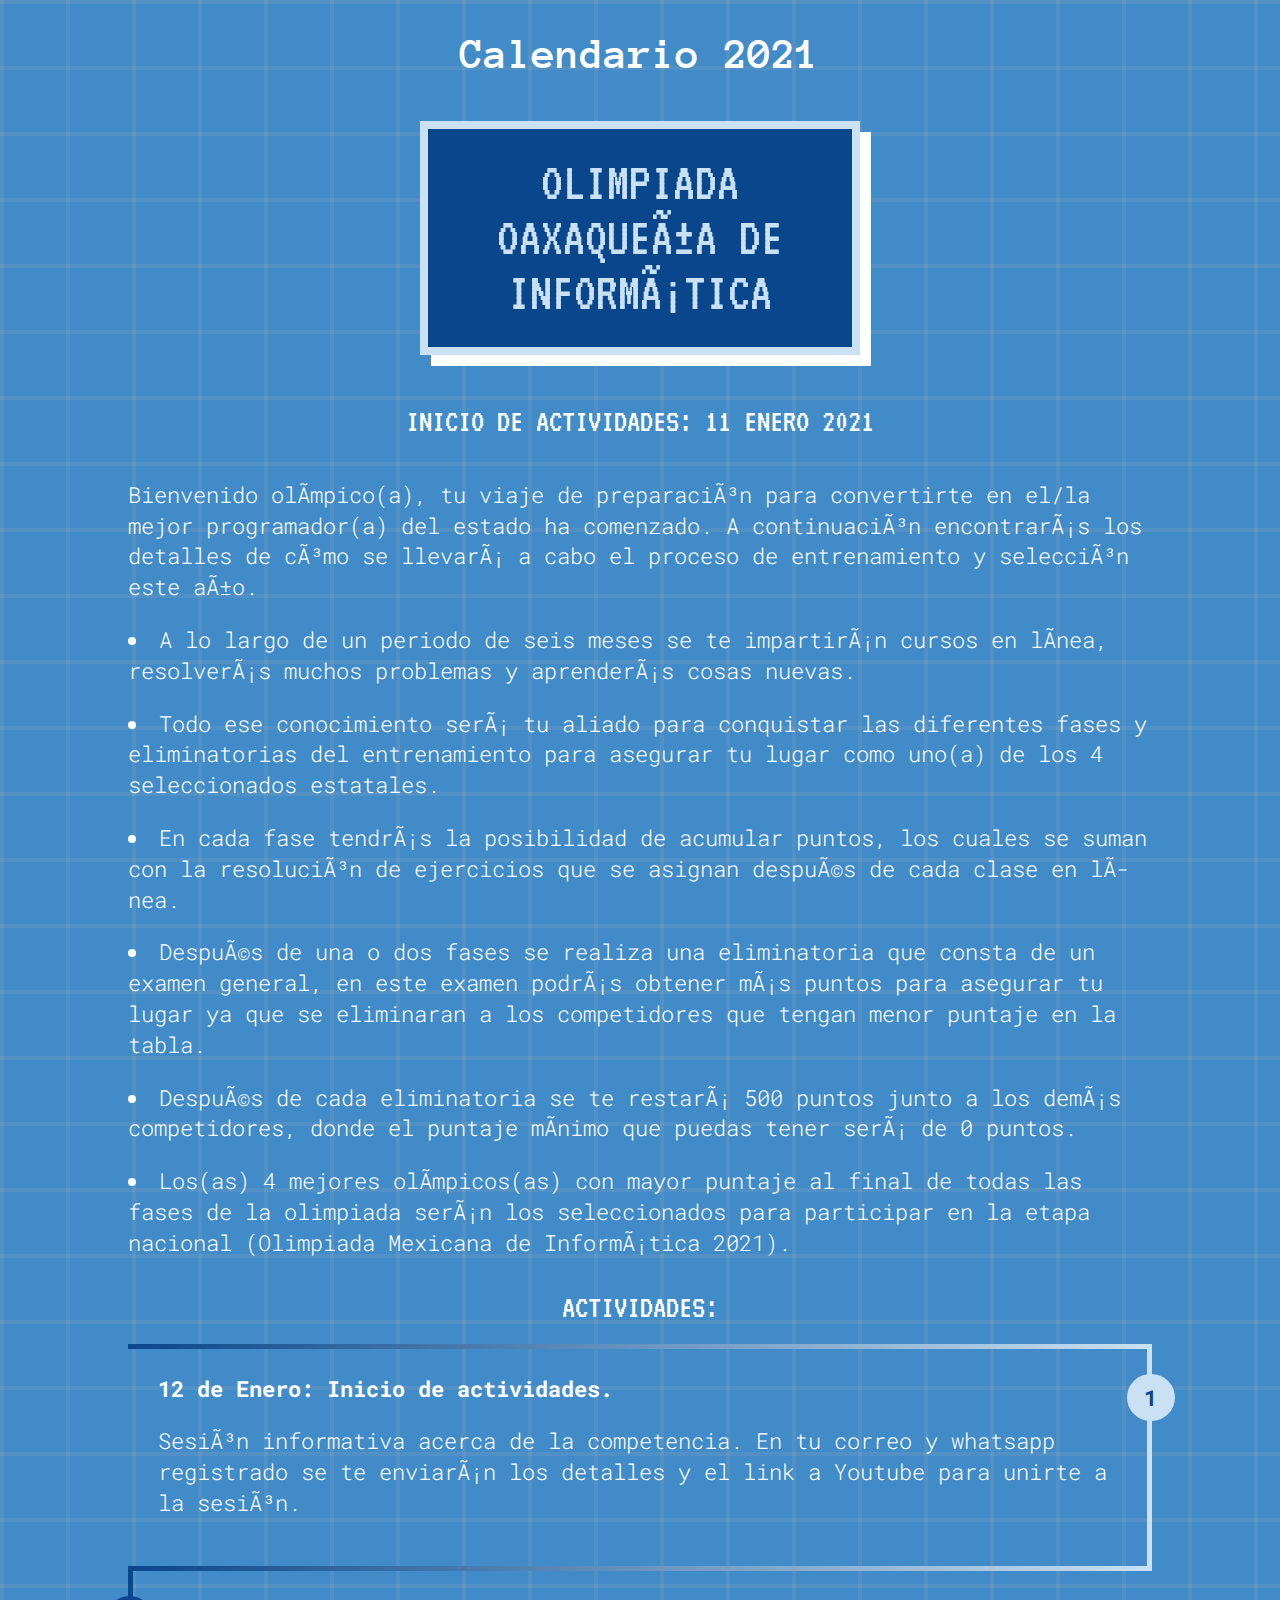
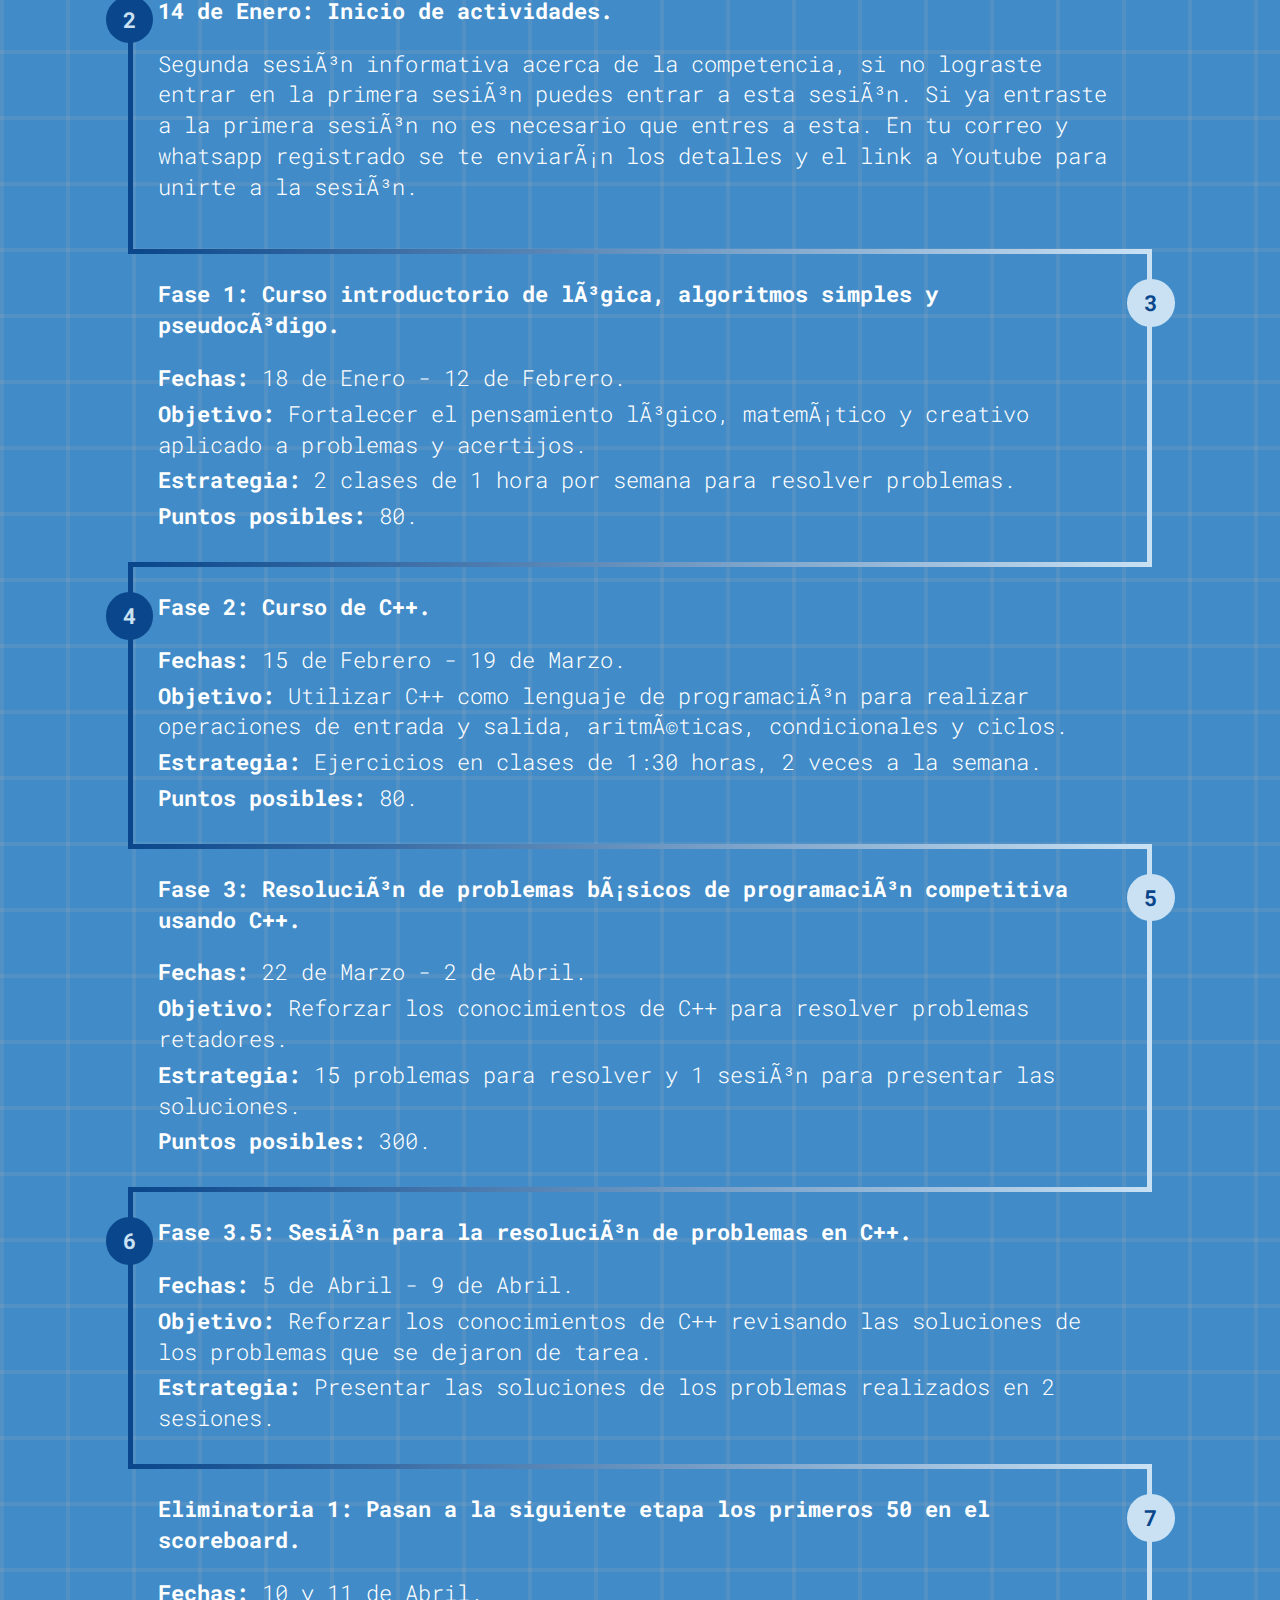
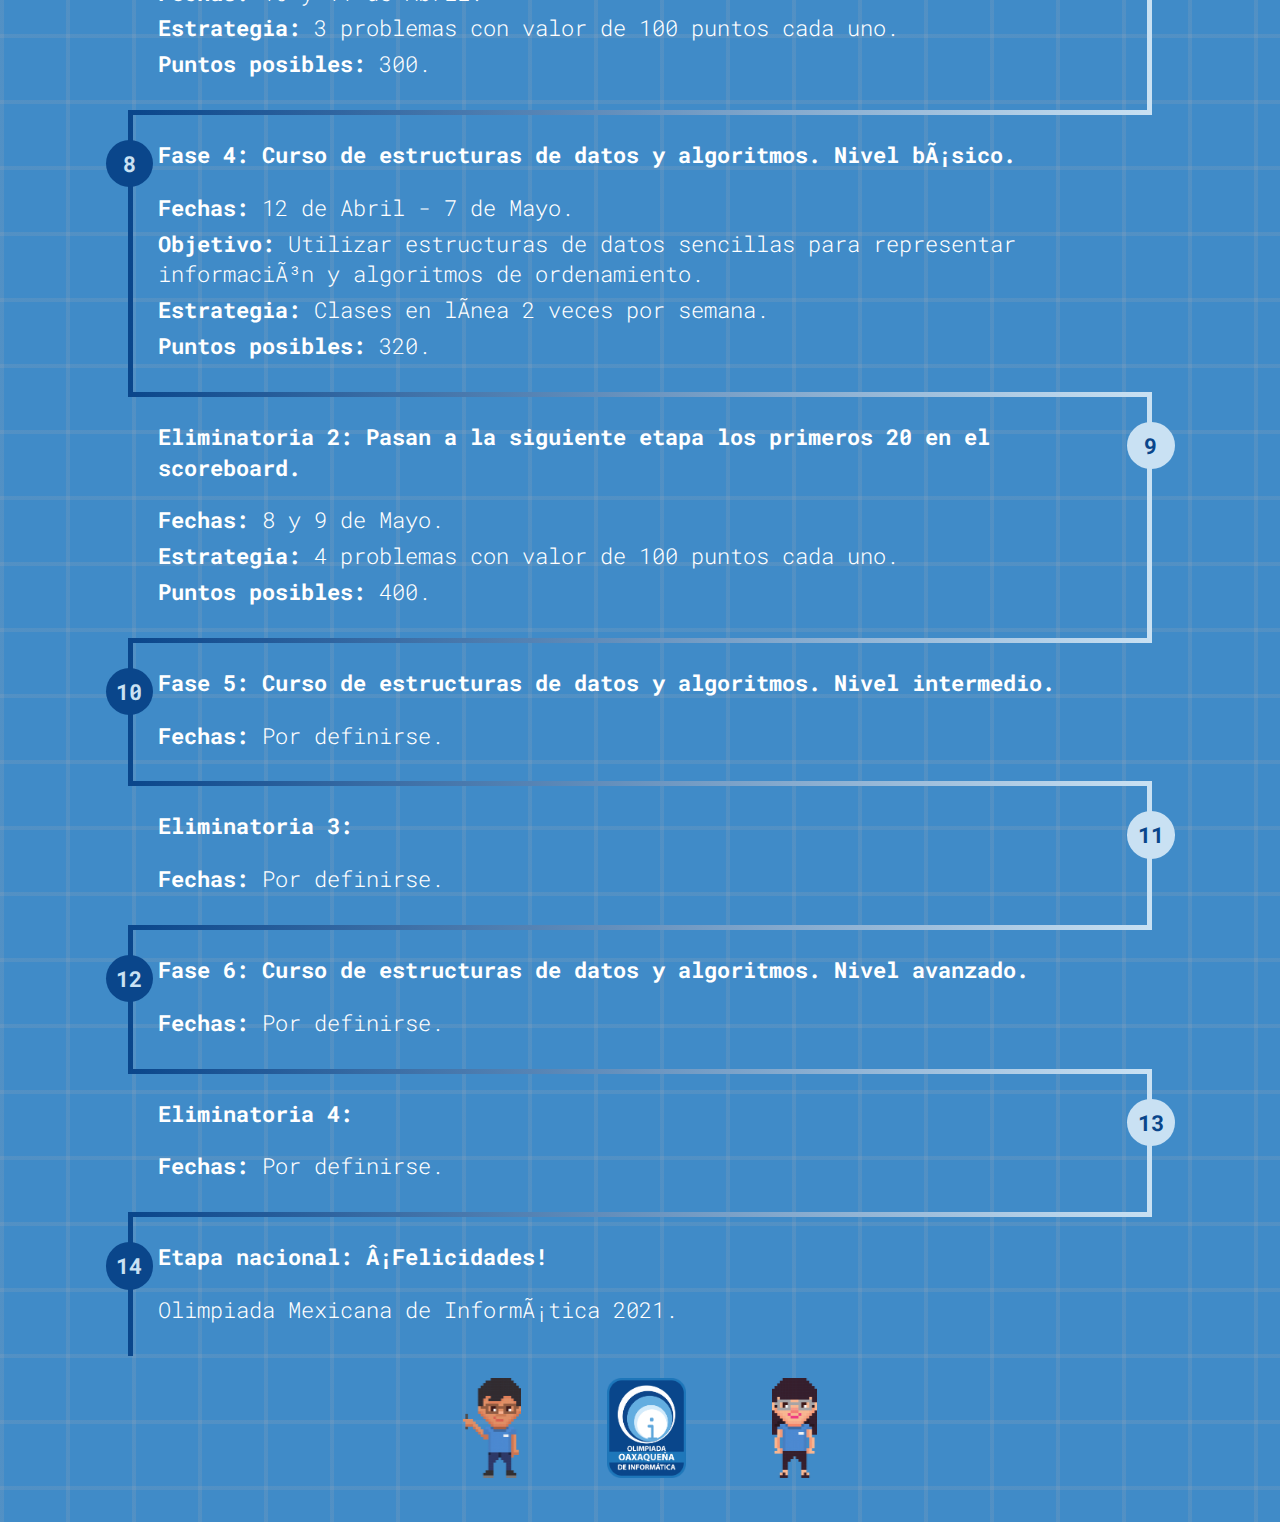
==== commit ff7f460a: "update dates" ====
--- a/roadmap2021.html
+++ b/roadmap2021.html
@@ -158,7 +158,7 @@
 
     <div class="event">
       <p> <b>Fase 4: Curso de estructuras de datos y algoritmos. Nivel básico.</b></p>
-      <p class="event-text"> <b>Fechas:</b> 29 de Marzo - 23 de Abril.</p>
+      <p class="event-text"> <b>Fechas:</b> 12 de Abril - 7 de Mayo.</p>
       <p class="event-text"> <b>Objetivo:</b> Utilizar estructuras de datos sencillas para representar información y algoritmos de ordenamiento.</p>
       <p class="event-text"> <b>Estrategia:</b> Clases en línea 2 veces por semana.</p>
       <p class="event-text"> <b>Puntos posibles:</b> 320.</p>
@@ -166,7 +166,7 @@
 
     <div class="event">
       <p> <b>Eliminatoria 2: Pasan a la siguiente etapa los primeros 20 en el scoreboard.</b></p>
-      <p class="event-text"> <b>Fechas:</b> 24 y 25 de Abril.</p>
+      <p class="event-text"> <b>Fechas:</b> 8 y 9 de Mayo.</p>
       <p class="event-text"> <b>Estrategia:</b> 4 problemas con valor de 100 puntos cada uno.</p>
       <p class="event-text"> <b>Puntos posibles:</b> 400.</p>
     </div>
